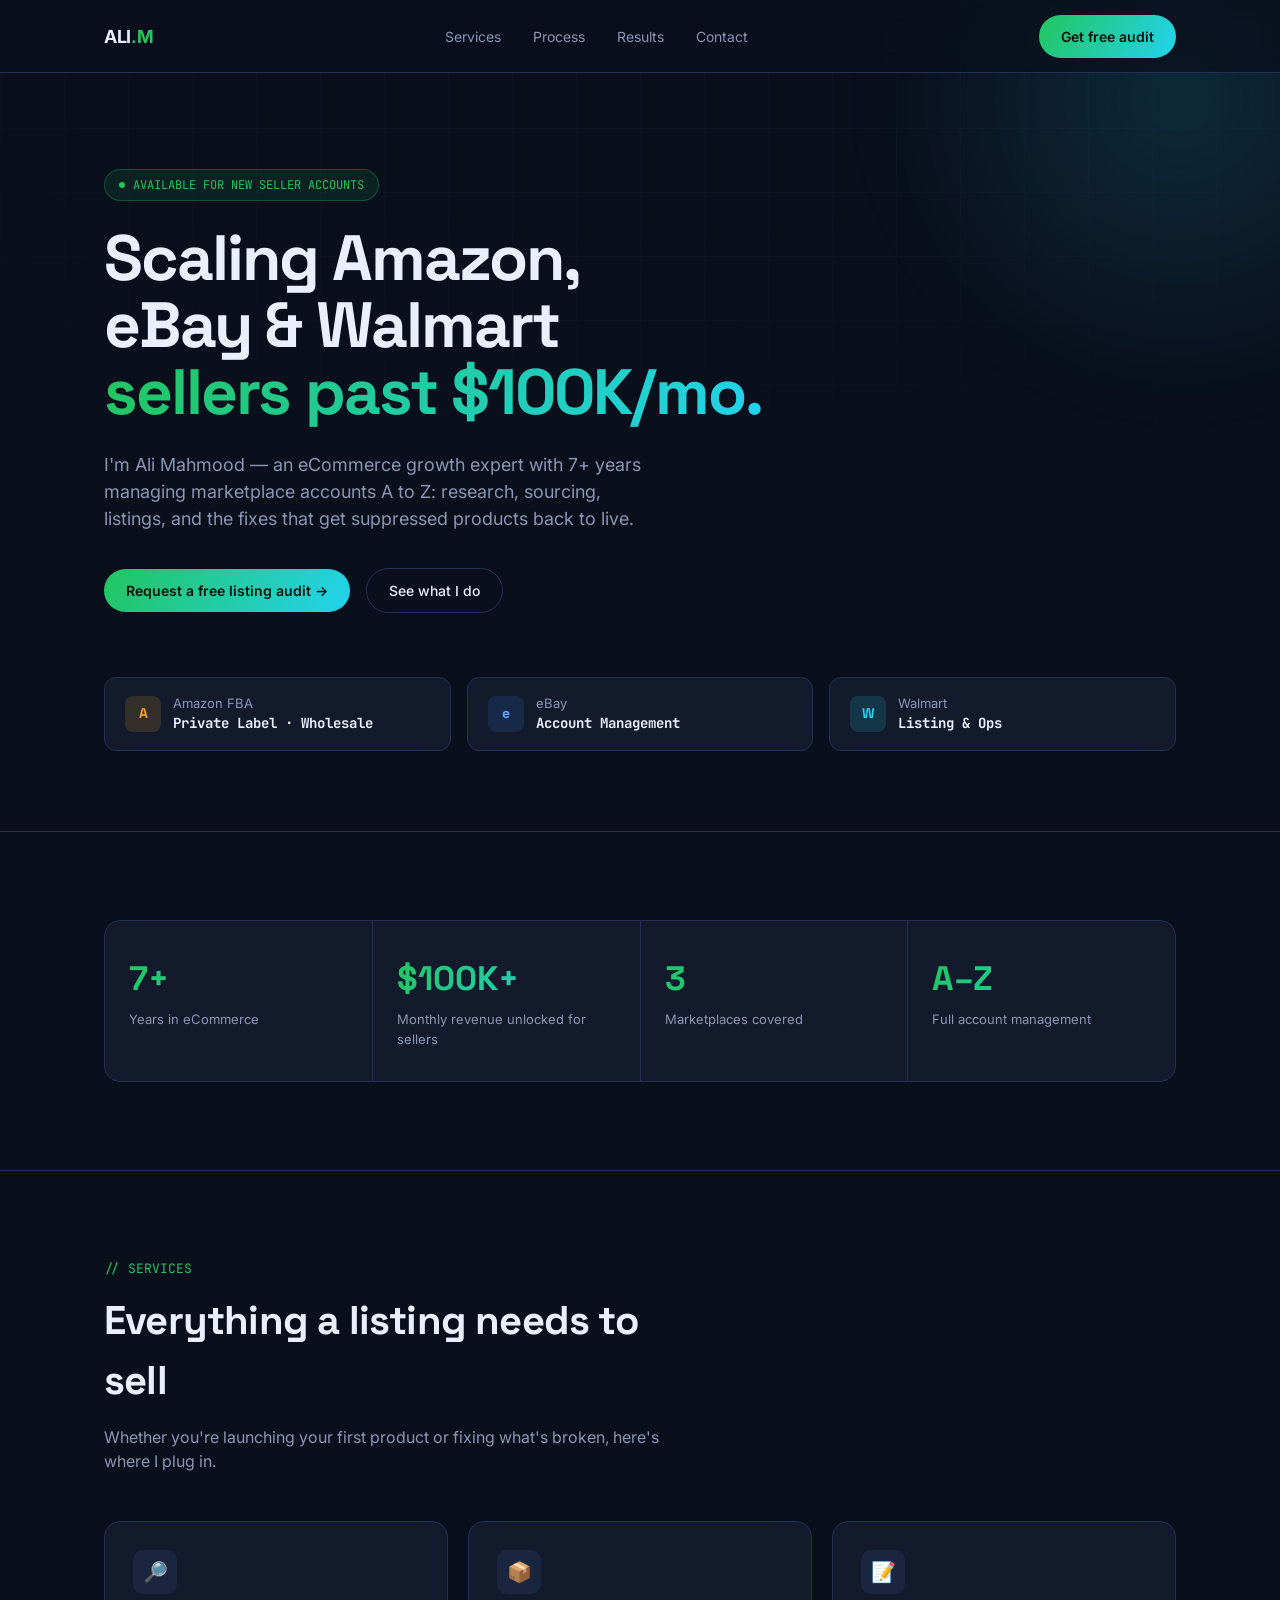
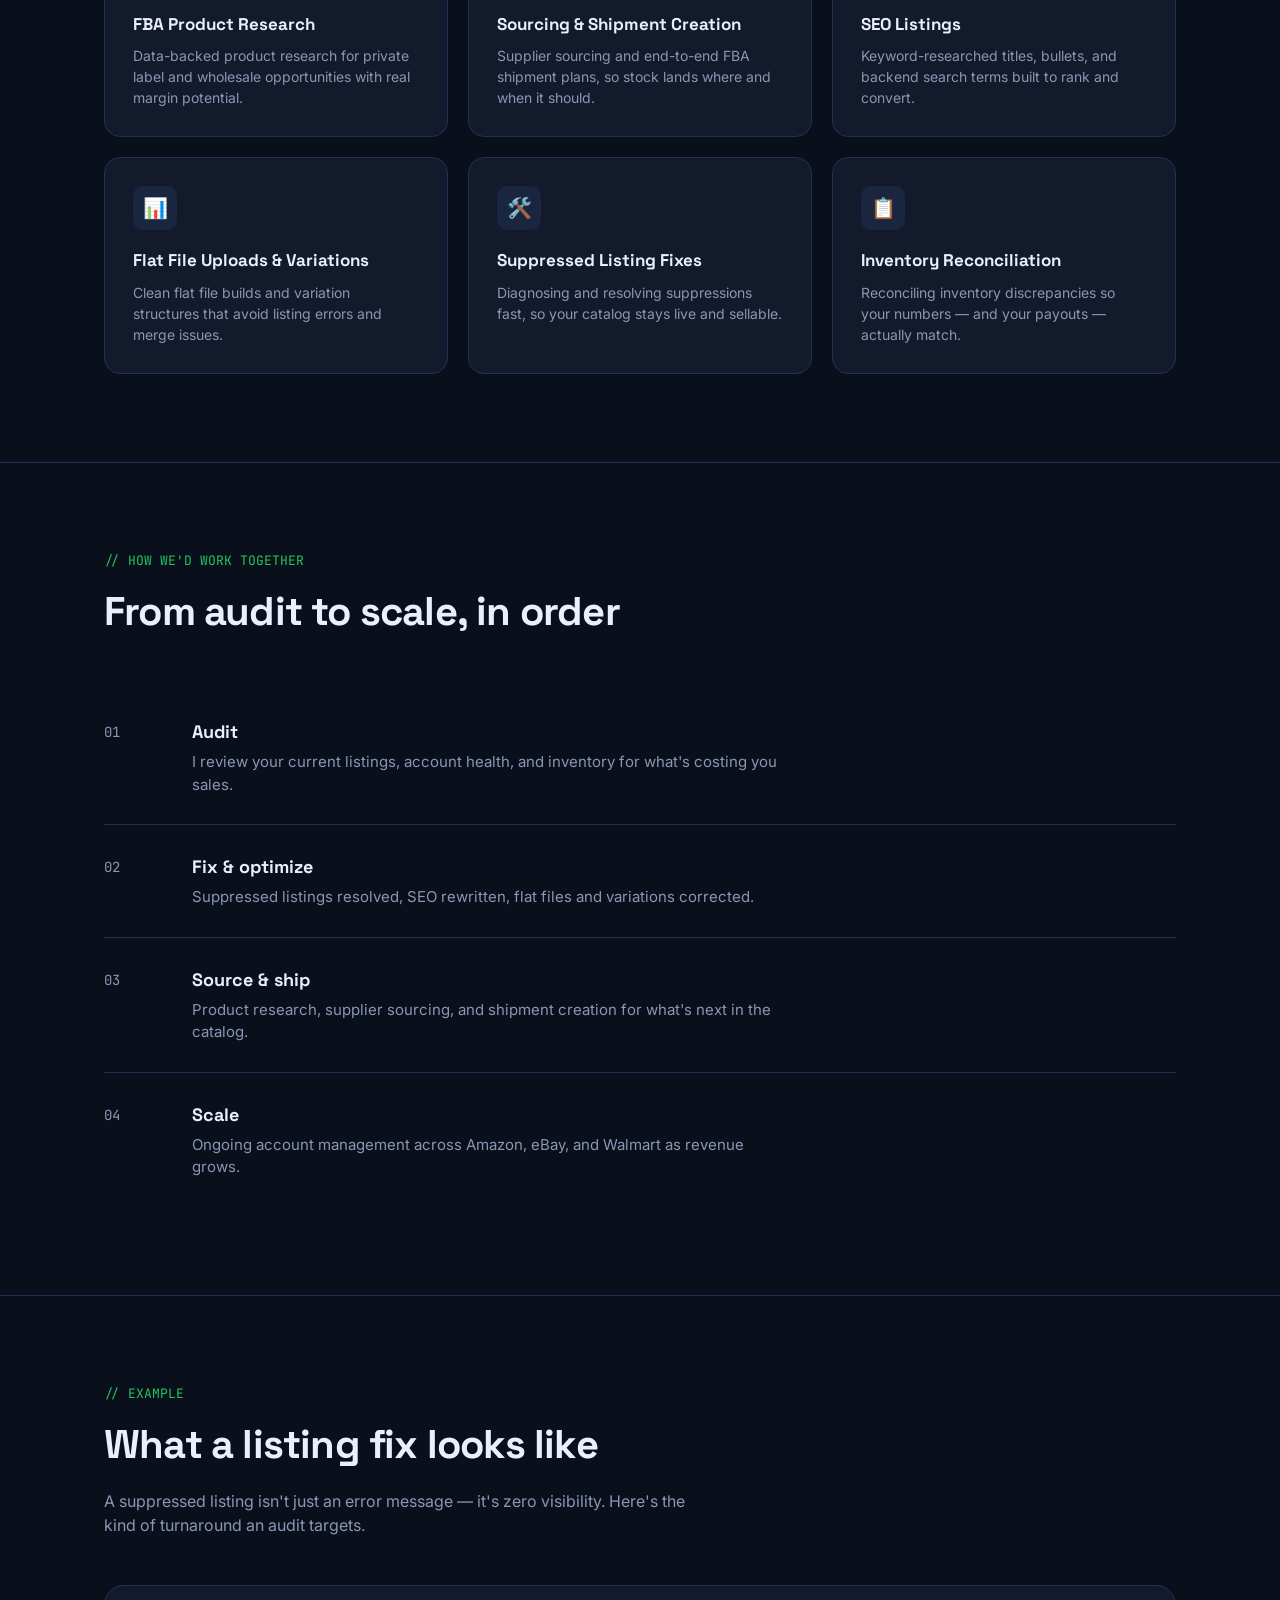
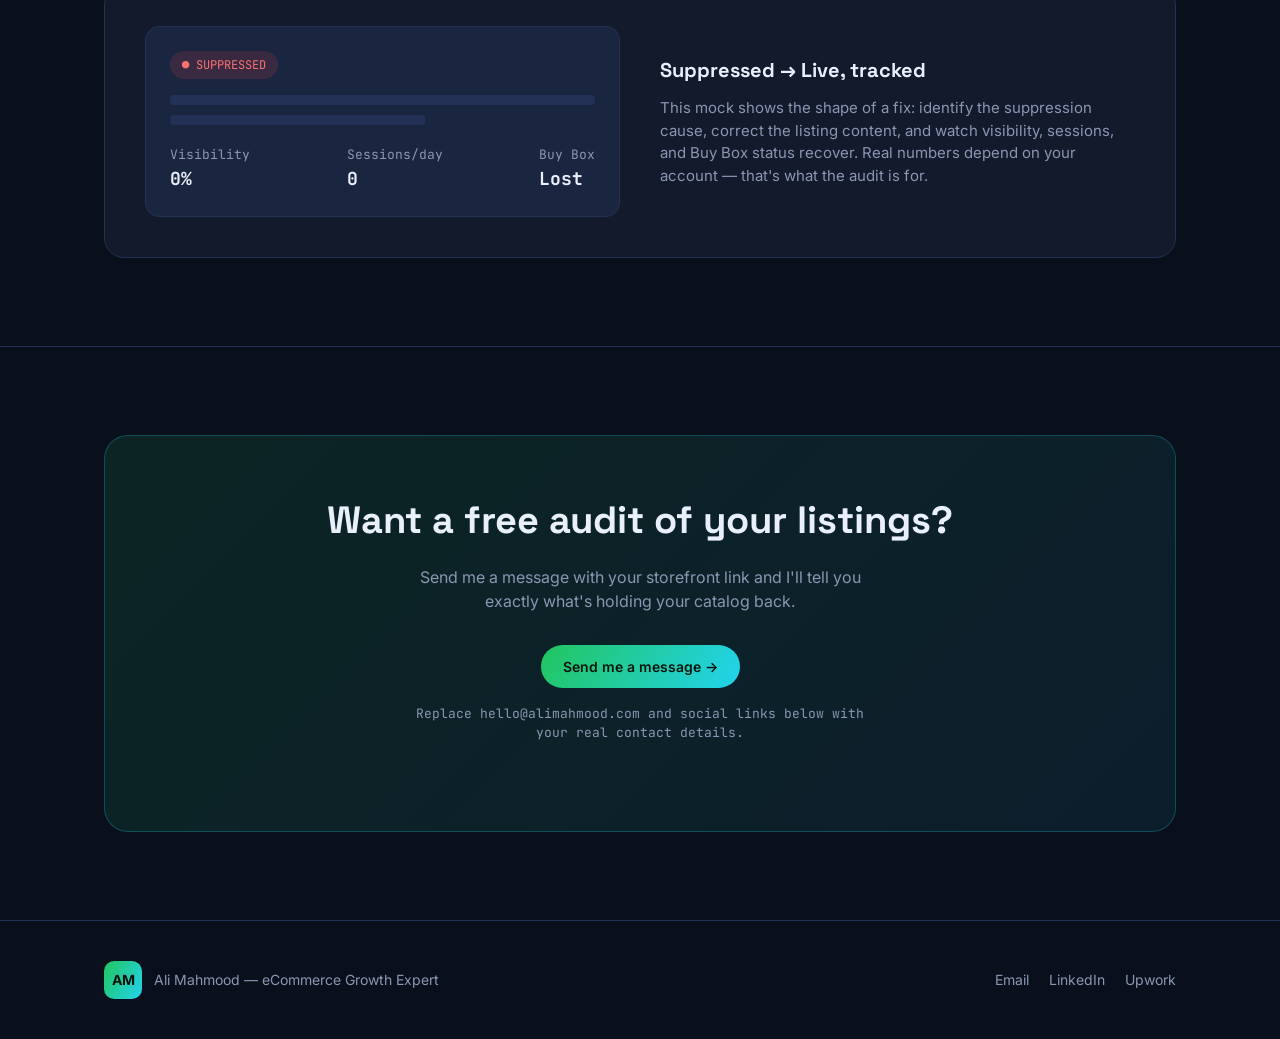
==== index.html @ 71fce54d "Add files via upload" ====
<!DOCTYPE html>
<html lang="en">
<head>
<meta charset="UTF-8">
<meta name="viewport" content="width=device-width, initial-scale=1.0">
<title>Ali Mahmood — eCommerce Growth Expert</title>
<link rel="preconnect" href="https://fonts.googleapis.com">
<link href="https://fonts.googleapis.com/css2?family=Space+Grotesk:wght@400;500;600;700&family=Inter:wght@400;500;600&family=JetBrains+Mono:wght@400;500&display=swap" rel="stylesheet">
<style>
  :root{
    --ink:#0A0F1C;
    --surface:#121A2B;
    --surface-2:#1A2540;
    --line:#243156;
    --text:#EAF0FB;
    --text-dim:#8B96B3;
    --green:#22C55E;
    --cyan:#22D3EE;
    --amber:#F5A623;
    --grad: linear-gradient(120deg, var(--green), var(--cyan));
    --radius: 16px;
  }
  *{margin:0;padding:0;box-sizing:border-box;}
  html{scroll-behavior:smooth;}
  body{
    background:var(--ink);
    color:var(--text);
    font-family:'Inter',sans-serif;
    line-height:1.5;
    overflow-x:hidden;
  }
  h1,h2,h3,.display{font-family:'Space Grotesk',sans-serif;}
  .mono{font-family:'JetBrains Mono',monospace;}
  a{color:inherit;text-decoration:none;}
  .wrap{max-width:1120px;margin:0 auto;padding:0 24px;}

  /* background texture */
  .bg-grid{
    position:fixed;inset:0;z-index:-2;
    background-image:
      linear-gradient(var(--line) 1px, transparent 1px),
      linear-gradient(90deg, var(--line) 1px, transparent 1px);
    background-size:64px 64px;
    opacity:0.15;
    mask-image: radial-gradient(ellipse 80% 60% at 50% 0%, black 40%, transparent 100%);
  }
  .bg-glow{
    position:fixed;top:-200px;right:-200px;z-index:-1;
    width:600px;height:600px;border-radius:50%;
    background:radial-gradient(circle, rgba(34,211,238,0.15), transparent 70%);
    filter:blur(40px);
  }

  /* nav */
  nav{
    position:sticky;top:0;z-index:50;
    backdrop-filter:blur(12px);
    background:rgba(10,15,28,0.75);
    border-bottom:1px solid var(--line);
  }
  nav .wrap{display:flex;align-items:center;justify-content:space-between;height:72px;}
  .logo{font-weight:700;font-size:18px;letter-spacing:-0.02em;}
  .logo span{color:var(--green);}
  .navlinks{display:flex;gap:32px;font-size:14px;color:var(--text-dim);}
  .navlinks a:hover{color:var(--text);}
  .btn{
    display:inline-flex;align-items:center;gap:8px;
    padding:11px 22px;border-radius:999px;
    background:var(--grad);
    color:#04140B;font-weight:600;font-size:14px;
    transition:transform .2s ease, box-shadow .2s ease;
    border:none; cursor:pointer;
  }
  .btn:hover{transform:translateY(-2px);box-shadow:0 8px 24px rgba(34,197,94,0.3);}

  /* hero */
  .hero{padding:96px 0 80px; position:relative;}
  .eyebrow{
    display:inline-flex;align-items:center;gap:8px;
    font-family:'JetBrains Mono',monospace;font-size:12px;
    color:var(--green); background:rgba(34,197,94,0.1);
    border:1px solid rgba(34,197,94,0.3);
    padding:6px 14px;border-radius:999px;margin-bottom:24px;
  }
  .eyebrow .dot{width:6px;height:6px;border-radius:50%;background:var(--green);animation:pulse 2s infinite;}
  @keyframes pulse{0%,100%{opacity:1;}50%{opacity:0.3;}}
  .hero h1{
    font-size:clamp(38px,6vw,64px);
    font-weight:700;letter-spacing:-0.03em;line-height:1.05;
    max-width:820px;
    animation: rise .7s ease both;
  }
  .hero h1 .accent{
    background:var(--grad);-webkit-background-clip:text;background-clip:text;color:transparent;
  }
  .hero p.lead{
    margin-top:24px;font-size:18px;color:var(--text-dim);max-width:560px;
    animation: rise .7s ease .1s both;
  }
  .hero-cta{margin-top:36px;display:flex;gap:16px;align-items:center;animation: rise .7s ease .2s both;}
  .btn-ghost{
    padding:11px 22px;border-radius:999px;border:1px solid var(--line);
    color:var(--text);font-size:14px;font-weight:500;
  }
  .btn-ghost:hover{border-color:var(--text-dim);}
  @keyframes rise{from{opacity:0;transform:translateY(16px);}to{opacity:1;transform:translateY(0);}}

  /* marketplace ticker - signature element */
  .ticker-row{
    margin-top:64px;display:flex;gap:16px;flex-wrap:wrap;
    animation: rise .7s ease .3s both;
  }
  .mk-card{
    background:var(--surface);border:1px solid var(--line);
    border-radius:12px;padding:16px 20px;
    display:flex;align-items:center;gap:12px;min-width:200px;flex:1;
    position:relative;overflow:hidden;
  }
  .mk-card .badge{
    width:36px;height:36px;border-radius:8px;display:flex;align-items:center;justify-content:center;
    font-weight:700;font-size:14px;font-family:'Space Grotesk',sans-serif;
  }
  .mk-amazon .badge{background:rgba(245,166,35,0.15);color:var(--amber);}
  .mk-ebay .badge{background:rgba(59,130,246,0.15);color:#60A5FA;}
  .mk-walmart .badge{background:rgba(34,211,238,0.15);color:var(--cyan);}
  .mk-info{font-size:13px;color:var(--text-dim);}
  .mk-info strong{display:block;color:var(--text);font-size:14px;font-family:'JetBrains Mono',monospace;}

  /* section shared */
  section{padding:88px 0;border-top:1px solid var(--line);}
  .section-head{max-width:600px;margin-bottom:48px;}
  .section-head .tag{color:var(--green);font-family:'JetBrains Mono',monospace;font-size:13px;}
  .section-head h2{font-size:clamp(28px,4vw,40px);margin-top:12px;letter-spacing:-0.02em;}
  .section-head p{color:var(--text-dim);margin-top:14px;font-size:16px;}

  /* stats */
  .stats{display:grid;grid-template-columns:repeat(4,1fr);gap:1px;background:var(--line);border:1px solid var(--line);border-radius:var(--radius);overflow:hidden;}
  .stat{background:var(--surface);padding:32px 24px;}
  .stat .num{font-family:'Space Grotesk',sans-serif;font-size:34px;font-weight:700;background:var(--grad);-webkit-background-clip:text;background-clip:text;color:transparent;}
  .stat .label{font-size:13px;color:var(--text-dim);margin-top:6px;}

  /* services cards */
  .cards{display:grid;grid-template-columns:repeat(3,1fr);gap:20px;}
  .card{
    background:var(--surface);border:1px solid var(--line);border-radius:var(--radius);
    padding:28px;transition:transform .25s ease, border-color .25s ease;
  }
  .card:hover{transform:translateY(-4px);border-color:rgba(34,211,238,0.4);}
  .card .icon{
    width:44px;height:44px;border-radius:10px;background:var(--surface-2);
    display:flex;align-items:center;justify-content:center;margin-bottom:18px;
    font-size:20px;
  }
  .card h3{font-size:17px;margin-bottom:8px;}
  .card p{font-size:14px;color:var(--text-dim);}

  /* process */
  .process{display:flex;flex-direction:column;}
  .step{
    display:grid;grid-template-columns:64px 1fr;gap:24px;
    padding:28px 0;border-bottom:1px solid var(--line);
  }
  .step:last-child{border-bottom:none;}
  .step .n{font-family:'JetBrains Mono',monospace;color:var(--text-dim);font-size:14px;padding-top:4px;}
  .step h3{font-size:18px;margin-bottom:6px;}
  .step p{color:var(--text-dim);font-size:15px;max-width:600px;}

  /* signature: listing flip card */
  .signature{
    background:var(--surface);border:1px solid var(--line);border-radius:20px;
    padding:40px;display:grid;grid-template-columns:1fr 1fr;gap:40px;align-items:center;
  }
  .listing-card{
    background:var(--surface-2);border:1px solid var(--line);border-radius:14px;
    padding:24px;position:relative;overflow:hidden;
  }
  .listing-card .status{
    display:inline-flex;align-items:center;gap:6px;
    font-family:'JetBrains Mono',monospace;font-size:12px;
    padding:5px 12px;border-radius:999px;margin-bottom:16px;
    transition:all .5s ease;
  }
  .listing-card .bar{height:10px;background:var(--line);border-radius:4px;margin-bottom:10px;overflow:hidden;}
  .listing-card .bar.short{width:60%;}
  .listing-card .fill{height:100%;background:var(--line);width:0%;transition:width 1s ease, background 1s ease;}
  .listing-card .metric-row{display:flex;justify-content:space-between;margin-top:20px;font-family:'JetBrains Mono',monospace;font-size:13px;color:var(--text-dim);}
  .listing-card .metric-row strong{color:var(--text);display:block;font-size:18px;}

  /* CTA */
  .cta-box{
    background:linear-gradient(135deg, rgba(34,197,94,0.12), rgba(34,211,238,0.08));
    border:1px solid rgba(34,211,238,0.25);
    border-radius:24px;padding:56px;text-align:center;
  }
  .cta-box h2{font-size:clamp(26px,4vw,38px);margin-bottom:16px;}
  .cta-box p{color:var(--text-dim);max-width:480px;margin:0 auto 32px;}

  /* footer */
  footer{padding:40px 0;border-top:1px solid var(--line);}
  footer .wrap{display:flex;justify-content:space-between;align-items:center;flex-wrap:wrap;gap:16px;}
  .avatar{
    width:38px;height:38px;border-radius:10px;background:var(--grad);
    display:flex;align-items:center;justify-content:center;color:#04140B;font-weight:700;font-size:14px;
  }
  .foot-links{display:flex;gap:20px;font-size:14px;color:var(--text-dim);}
  .foot-links a:hover{color:var(--text);}

  @media (max-width:860px){
    .stats{grid-template-columns:repeat(2,1fr);}
    .cards{grid-template-columns:1fr;}
    .signature{grid-template-columns:1fr;}
    .navlinks{display:none;}
  }
  @media (prefers-reduced-motion: reduce){
    *{animation:none !important;transition:none !important;}
  }
  :focus-visible{outline:2px solid var(--cyan);outline-offset:3px;}
</style>
</head>
<body>

<div class="bg-grid"></div>
<div class="bg-glow"></div>

<nav>
  <div class="wrap">
    <div class="logo">ALI<span>.M</span></div>
    <div class="navlinks">
      <a href="#services">Services</a>
      <a href="#process">Process</a>
      <a href="#results">Results</a>
      <a href="#contact">Contact</a>
    </div>
    <a href="#contact" class="btn">Get free audit</a>
  </div>
</nav>

<section class="hero" style="border-top:none;">
  <div class="wrap">
    <div class="eyebrow"><span class="dot"></span> AVAILABLE FOR NEW SELLER ACCOUNTS</div>
    <h1>Scaling Amazon,<br>eBay &amp; Walmart<br><span class="accent">sellers past $100K/mo.</span></h1>
    <p class="lead">I'm Ali Mahmood — an eCommerce growth expert with 7+ years managing marketplace accounts A to Z: research, sourcing, listings, and the fixes that get suppressed products back to live.</p>
    <div class="hero-cta">
      <a href="#contact" class="btn">Request a free listing audit →</a>
      <a href="#services" class="btn-ghost">See what I do</a>
    </div>

    <div class="ticker-row">
      <div class="mk-card mk-amazon">
        <div class="badge">A</div>
        <div class="mk-info">Amazon FBA<strong>Private Label · Wholesale</strong></div>
      </div>
      <div class="mk-card mk-ebay">
        <div class="badge">e</div>
        <div class="mk-info">eBay<strong>Account Management</strong></div>
      </div>
      <div class="mk-card mk-walmart">
        <div class="badge">W</div>
        <div class="mk-info">Walmart<strong>Listing &amp; Ops</strong></div>
      </div>
    </div>
  </div>
</section>

<section>
  <div class="wrap">
    <div class="stats">
      <div class="stat"><div class="num">7+</div><div class="label">Years in eCommerce</div></div>
      <div class="stat"><div class="num">$100K+</div><div class="label">Monthly revenue unlocked for sellers</div></div>
      <div class="stat"><div class="num">3</div><div class="label">Marketplaces covered</div></div>
      <div class="stat"><div class="num">A–Z</div><div class="label">Full account management</div></div>
    </div>
  </div>
</section>

<section id="services">
  <div class="wrap">
    <div class="section-head">
      <div class="tag">// SERVICES</div>
      <h2>Everything a listing needs to sell</h2>
      <p>Whether you're launching your first product or fixing what's broken, here's where I plug in.</p>
    </div>
    <div class="cards">
      <div class="card"><div class="icon">🔎</div><h3>FBA Product Research</h3><p>Data-backed product research for private label and wholesale opportunities with real margin potential.</p></div>
      <div class="card"><div class="icon">📦</div><h3>Sourcing &amp; Shipment Creation</h3><p>Supplier sourcing and end-to-end FBA shipment plans, so stock lands where and when it should.</p></div>
      <div class="card"><div class="icon">📝</div><h3>SEO Listings</h3><p>Keyword-researched titles, bullets, and backend search terms built to rank and convert.</p></div>
      <div class="card"><div class="icon">📊</div><h3>Flat File Uploads &amp; Variations</h3><p>Clean flat file builds and variation structures that avoid listing errors and merge issues.</p></div>
      <div class="card"><div class="icon">🛠️</div><h3>Suppressed Listing Fixes</h3><p>Diagnosing and resolving suppressions fast, so your catalog stays live and sellable.</p></div>
      <div class="card"><div class="icon">📋</div><h3>Inventory Reconciliation</h3><p>Reconciling inventory discrepancies so your numbers — and your payouts — actually match.</p></div>
    </div>
  </div>
</section>

<section id="process">
  <div class="wrap">
    <div class="section-head">
      <div class="tag">// HOW WE'D WORK TOGETHER</div>
      <h2>From audit to scale, in order</h2>
    </div>
    <div class="process">
      <div class="step"><div class="n">01</div><div><h3>Audit</h3><p>I review your current listings, account health, and inventory for what's costing you sales.</p></div></div>
      <div class="step"><div class="n">02</div><div><h3>Fix &amp; optimize</h3><p>Suppressed listings resolved, SEO rewritten, flat files and variations corrected.</p></div></div>
      <div class="step"><div class="n">03</div><div><h3>Source &amp; ship</h3><p>Product research, supplier sourcing, and shipment creation for what's next in the catalog.</p></div></div>
      <div class="step"><div class="n">04</div><div><h3>Scale</h3><p>Ongoing account management across Amazon, eBay, and Walmart as revenue grows.</p></div></div>
    </div>
  </div>
</section>

<section id="results">
  <div class="wrap">
    <div class="section-head">
      <div class="tag">// EXAMPLE</div>
      <h2>What a listing fix looks like</h2>
      <p>A suppressed listing isn't just an error message — it's zero visibility. Here's the kind of turnaround an audit targets.</p>
    </div>
    <div class="signature">
      <div class="listing-card">
        <div class="status" id="statusPill" style="background:rgba(239,68,68,0.15); color:#F87171;">● SUPPRESSED</div>
        <div class="bar"><div class="fill" id="fill1"></div></div>
        <div class="bar short"><div class="fill" id="fill2"></div></div>
        <div class="metric-row">
          <div>Visibility<strong id="metricVis">0%</strong></div>
          <div>Sessions/day<strong id="metricSess">0</strong></div>
          <div>Buy Box<strong id="metricBB">Lost</strong></div>
        </div>
      </div>
      <div>
        <h3 style="font-size:20px;margin-bottom:12px;">Suppressed → Live, tracked</h3>
        <p style="color:var(--text-dim);font-size:15px;">This mock shows the shape of a fix: identify the suppression cause, correct the listing content, and watch visibility, sessions, and Buy Box status recover. Real numbers depend on your account — that's what the audit is for.</p>
      </div>
    </div>
  </div>
</section>

<section id="contact" style="border-bottom:none;">
  <div class="wrap">
    <div class="cta-box">
      <h2>Want a free audit of your listings?</h2>
      <p>Send me a message with your storefront link and I'll tell you exactly what's holding your catalog back.</p>
      <a href="mailto:hello@alimahmood.com" class="btn">Send me a message →</a>
      <p class="mono" style="margin-top:16px;font-size:13px;color:var(--text-dim);">Replace hello@alimahmood.com and social links below with your real contact details.</p>
    </div>
  </div>
</section>

<footer>
  <div class="wrap">
    <div style="display:flex;align-items:center;gap:12px;">
      <div class="avatar">AM</div>
      <div style="font-size:14px;color:var(--text-dim);">Ali Mahmood — eCommerce Growth Expert</div>
    </div>
    <div class="foot-links">
      <a href="mailto:hello@alimahmood.com">Email</a>
      <a href="#">LinkedIn</a>
      <a href="#">Upwork</a>
    </div>
  </div>
</footer>

<script>
  // Animate the signature listing card on scroll into view
  const target = document.querySelector('.signature');
  const fill1 = document.getElementById('fill1');
  const fill2 = document.getElementById('fill2');
  const pill = document.getElementById('statusPill');
  const vis = document.getElementById('metricVis');
  const sess = document.getElementById('metricSess');
  const bb = document.getElementById('metricBB');

  function animateFix(){
    setTimeout(()=>{
      pill.style.background = 'rgba(34,197,94,0.15)';
      pill.style.color = '#4ADE80';
      pill.textContent = '● LIVE';
      fill1.style.width = '92%';
      fill1.style.background = 'linear-gradient(120deg, #22C55E, #22D3EE)';
      fill2.style.width = '78%';
      fill2.style.background = 'linear-gradient(120deg, #22C55E, #22D3EE)';
      vis.textContent = '92%';
      sess.textContent = '1,240';
      bb.textContent = 'Won';
    }, 900);
  }

  if('IntersectionObserver' in window){
    const io = new IntersectionObserver((entries)=>{
      entries.forEach(e=>{
        if(e.isIntersecting){ animateFix(); io.disconnect(); }
      });
    }, {threshold:0.4});
    io.observe(target);
  } else {
    animateFix();
  }
</script>

</body>
</html>
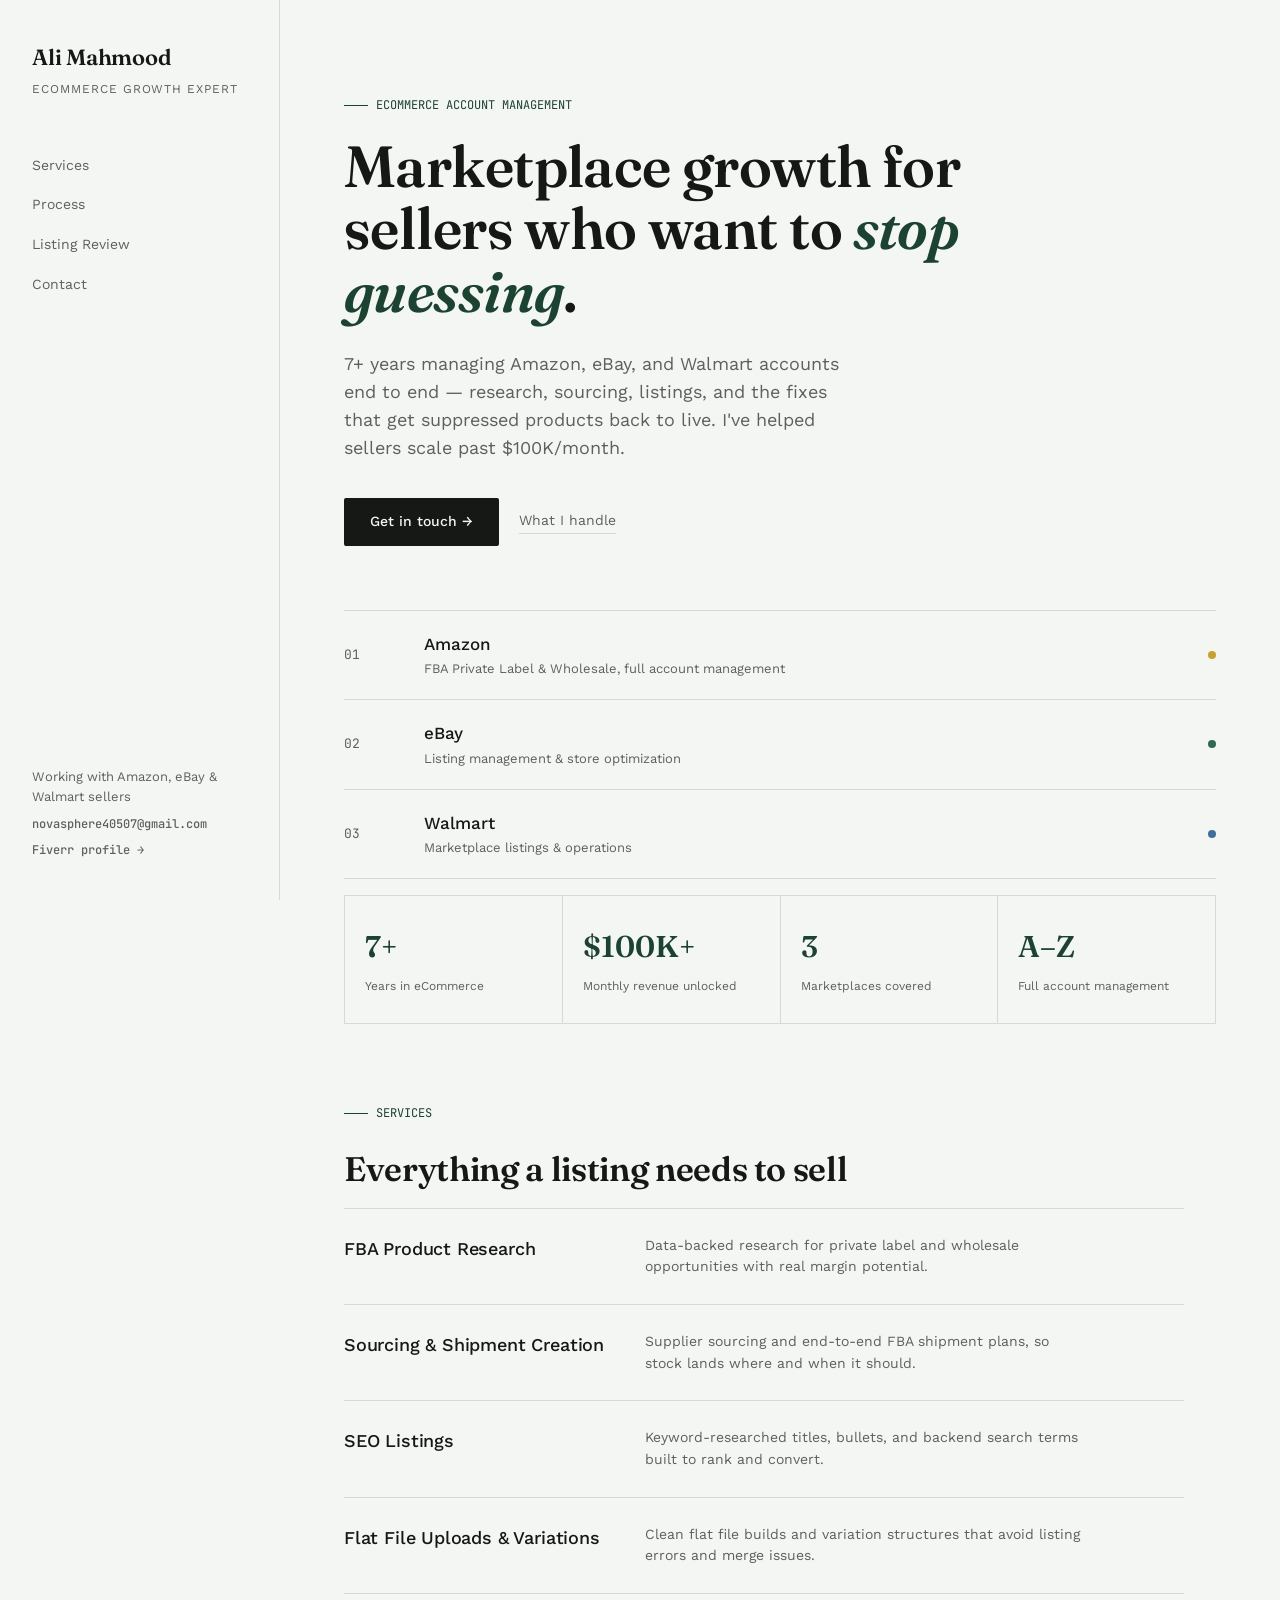
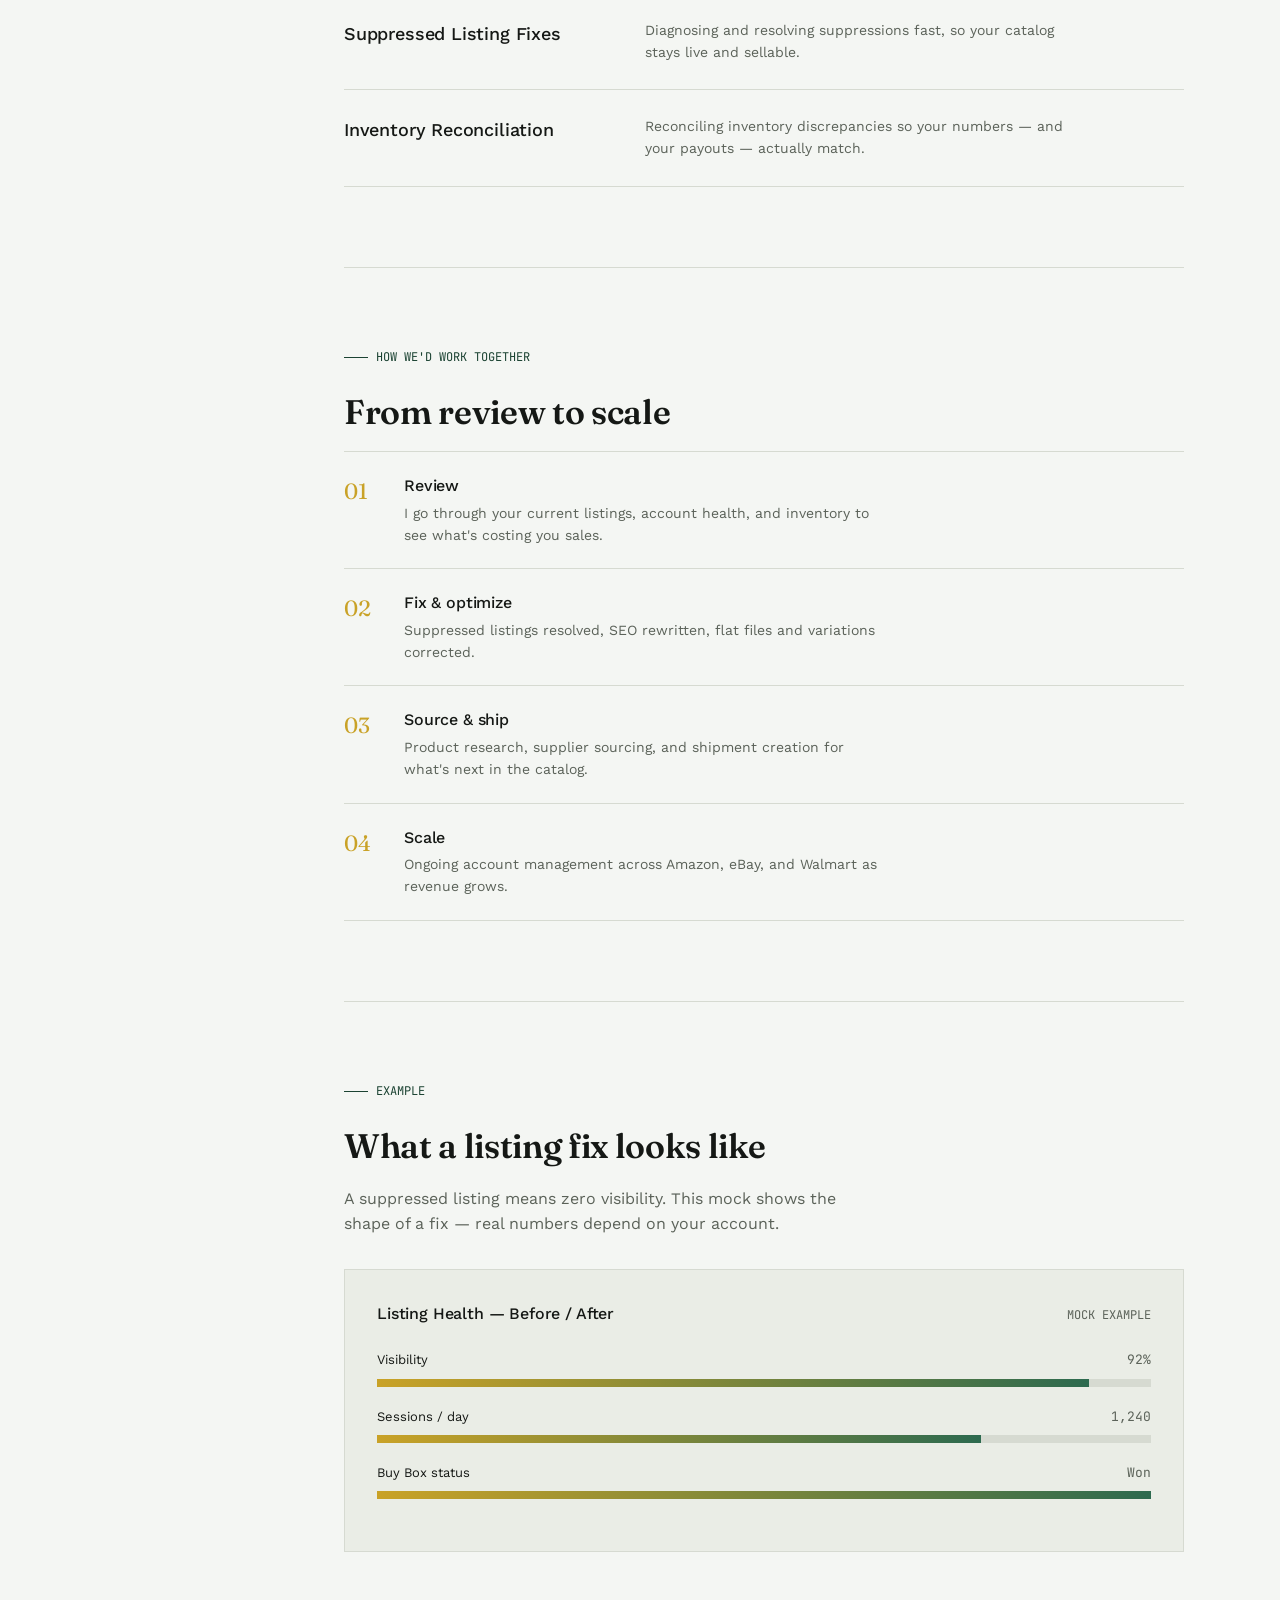
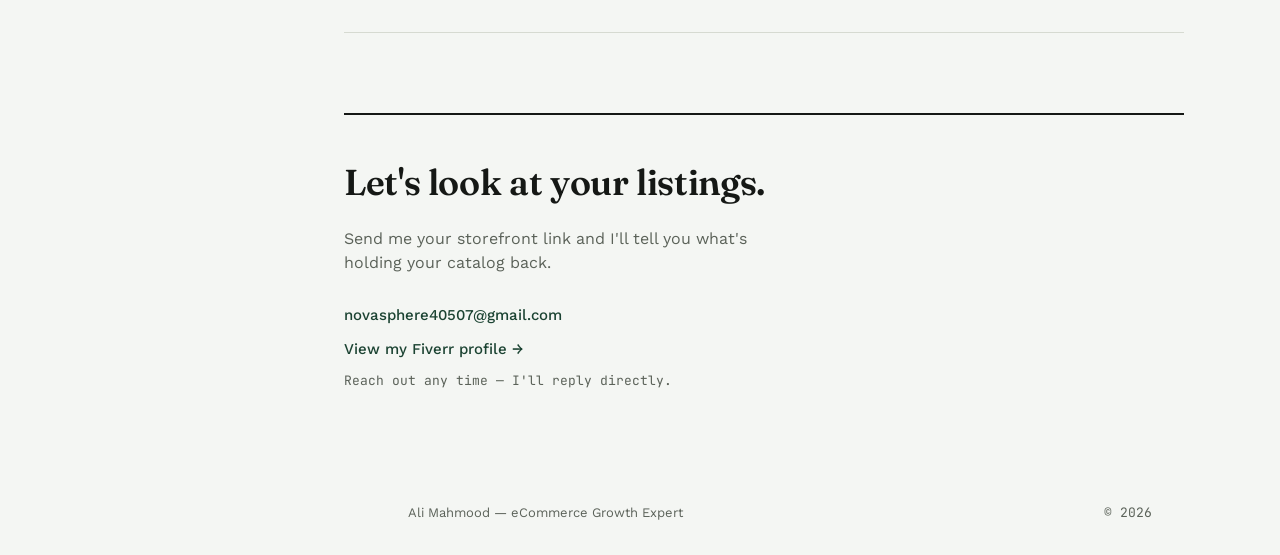
==== commit 1f741b25: "Rename index .html to index.html" ====
--- a/index.html
+++ b/index.html
@@ -5,393 +5,256 @@
 <meta name="viewport" content="width=device-width, initial-scale=1.0">
 <title>Ali Mahmood — eCommerce Growth Expert</title>
 <link rel="preconnect" href="https://fonts.googleapis.com">
-<link href="https://fonts.googleapis.com/css2?family=Space+Grotesk:wght@400;500;600;700&family=Inter:wght@400;500;600&family=JetBrains+Mono:wght@400;500&display=swap" rel="stylesheet">
+<link href="https://fonts.googleapis.com/css2?family=Fraunces:opsz,wght@9..144,400;9..144,500;9..144,600;9..144,700&family=Work+Sans:wght@400;500;600&family=JetBrains+Mono:wght@400;500&display=swap" rel="stylesheet">
 <style>
   :root{
-    --ink:#0A0F1C;
-    --surface:#121A2B;
-    --surface-2:#1A2540;
-    --line:#243156;
-    --text:#EAF0FB;
-    --text-dim:#8B96B3;
-    --green:#22C55E;
-    --cyan:#22D3EE;
-    --amber:#F5A623;
-    --grad: linear-gradient(120deg, var(--green), var(--cyan));
-    --radius: 16px;
+    --paper:#F4F6F3;
+    --paper-2:#EAEDE6;
+    --ink:#151815;
+    --ink-soft:#5B6259;
+    --forest:#1B4332;
+    --forest-2:#2D6A4F;
+    --gold:#C9A227;
+    --line:#D6DAD1;
   }
   *{margin:0;padding:0;box-sizing:border-box;}
   html{scroll-behavior:smooth;}
-  body{
-    background:var(--ink);
-    color:var(--text);
-    font-family:'Inter',sans-serif;
-    line-height:1.5;
-    overflow-x:hidden;
-  }
-  h1,h2,h3,.display{font-family:'Space Grotesk',sans-serif;}
+  body{background:var(--paper);color:var(--ink);font-family:'Work Sans',sans-serif;line-height:1.55;}
+  h1,h2,h3,.display{font-family:'Fraunces',serif;font-weight:600;letter-spacing:-0.01em;}
   .mono{font-family:'JetBrains Mono',monospace;}
   a{color:inherit;text-decoration:none;}
-  .wrap{max-width:1120px;margin:0 auto;padding:0 24px;}
-
-  /* background texture */
-  .bg-grid{
-    position:fixed;inset:0;z-index:-2;
-    background-image:
-      linear-gradient(var(--line) 1px, transparent 1px),
-      linear-gradient(90deg, var(--line) 1px, transparent 1px);
-    background-size:64px 64px;
-    opacity:0.15;
-    mask-image: radial-gradient(ellipse 80% 60% at 50% 0%, black 40%, transparent 100%);
+
+  .layout{display:grid;grid-template-columns:280px 1fr;min-height:100vh;}
+  .sidebar{position:sticky;top:0;height:100vh;border-right:1px solid var(--line);padding:40px 32px;display:flex;flex-direction:column;justify-content:space-between;}
+  .brand .display{font-size:22px;}
+  .brand .role{font-size:12px;color:var(--ink-soft);margin-top:6px;text-transform:uppercase;letter-spacing:0.08em;}
+  .side-nav{margin-top:56px;display:flex;flex-direction:column;gap:18px;}
+  .side-nav a{font-size:14px;color:var(--ink-soft);position:relative;transition:color .2s ease, padding-left .2s ease;}
+  .side-nav a:hover{color:var(--ink);padding-left:6px;}
+  .sidebar-foot{font-size:13px;color:var(--ink-soft);}
+  .sidebar-foot a{color:var(--forest);font-weight:500;}
+  .sidebar-foot .mono{font-size:12px;display:block;margin-top:8px;color:var(--ink-soft);word-break:break-all;}
+
+  main{padding:0 64px;}
+  .section{padding:80px 0;border-bottom:1px solid var(--line);max-width:840px;}
+  .section:last-of-type{border-bottom:none;}
+  .eyebrow{font-family:'JetBrains Mono',monospace;font-size:12px;color:var(--forest);display:flex;align-items:center;gap:8px;margin-bottom:20px;}
+  .eyebrow .bar{width:24px;height:1px;background:var(--forest);}
+
+  .hero{padding-top:96px;}
+  .hero h1{font-size:clamp(36px,5vw,58px);line-height:1.08;max-width:780px;}
+  .hero h1 em{font-style:italic;color:var(--forest);}
+  .hero p.lead{margin-top:28px;font-size:18px;color:var(--ink-soft);max-width:520px;}
+  .hero-actions{margin-top:36px;display:flex;gap:20px;align-items:center;flex-wrap:wrap;}
+  .btn{display:inline-flex;align-items:center;gap:10px;padding:13px 26px;background:var(--ink);color:var(--paper);font-size:14px;font-weight:500;border-radius:2px;transition:background .2s ease;}
+  .btn:hover{background:var(--forest);}
+  .btn-text{font-size:14px;color:var(--ink-soft);border-bottom:1px solid var(--line);padding-bottom:2px;}
+  .btn-text:hover{color:var(--ink);border-color:var(--ink);}
+
+  .mk-strip{margin-top:64px;display:flex;flex-direction:column;border-top:1px solid var(--line);}
+  .mk-row{display:grid;grid-template-columns:60px 1fr auto;align-items:center;gap:20px;padding:20px 0;border-bottom:1px solid var(--line);}
+  .mk-row .idx{font-family:'JetBrains Mono',monospace;font-size:13px;color:var(--ink-soft);}
+  .mk-row .name{font-size:17px;font-weight:500;}
+  .mk-row .desc{font-size:13px;color:var(--ink-soft);margin-top:2px;}
+  .mk-row .dot{width:8px;height:8px;border-radius:50%;}
+  .mk-row.amazon .dot{background:var(--gold);}
+  .mk-row.ebay .dot{background:var(--forest-2);}
+  .mk-row.walmart .dot{background:#3B6FA0;}
+
+  .stat-grid{display:grid;grid-template-columns:repeat(4,1fr);gap:1px;background:var(--line);border:1px solid var(--line);margin-top:16px;}
+  .stat{background:var(--paper);padding:28px 20px;}
+  .stat .num{font-family:'Fraunces',serif;font-size:30px;font-weight:600;color:var(--forest);}
+  .stat .label{font-size:12px;color:var(--ink-soft);margin-top:6px;}
+
+  .service-list{margin-top:12px;}
+  .service-row{display:grid;grid-template-columns:1fr 2fr;gap:32px;padding:26px 0;border-top:1px solid var(--line);}
+  .service-list .service-row:last-child{border-bottom:1px solid var(--line);}
+  .service-row h3{font-size:18px;font-weight:500;font-family:'Work Sans',sans-serif;}
+  .service-row p{font-size:14px;color:var(--ink-soft);max-width:440px;}
+
+  .process-list{margin-top:12px;}
+  .process-row{display:flex;gap:24px;padding:22px 0;border-top:1px solid var(--line);}
+  .process-list .process-row:last-child{border-bottom:1px solid var(--line);}
+  .process-row .step-num{font-family:'Fraunces',serif;font-size:22px;color:var(--gold);min-width:36px;}
+  .process-row h3{font-size:16px;font-weight:500;font-family:'Work Sans',sans-serif;margin-bottom:4px;}
+  .process-row p{font-size:14px;color:var(--ink-soft);max-width:480px;}
+
+  .scorecard{margin-top:32px;background:var(--paper-2);border:1px solid var(--line);padding:32px;}
+  .scorecard-head{display:flex;justify-content:space-between;align-items:baseline;margin-bottom:24px;flex-wrap:wrap;gap:8px;}
+  .scorecard-head h3{font-size:16px;font-weight:500;font-family:'Work Sans',sans-serif;}
+  .scorecard-head .mono{font-size:12px;color:var(--ink-soft);}
+  .metric{margin-bottom:20px;}
+  .metric-label{display:flex;justify-content:space-between;font-size:13px;margin-bottom:8px;}
+  .metric-label .mono{color:var(--ink-soft);}
+  .metric-track{height:8px;background:var(--line);position:relative;overflow:hidden;}
+  .metric-fill{position:absolute;top:0;left:0;height:100%;width:0%;background:linear-gradient(90deg, var(--gold), var(--forest-2));transition:width 1.4s cubic-bezier(.2,.8,.2,1);}
+  .metric-before{position:absolute;top:0;height:100%;width:0%;background:#C4675A;opacity:0.7;}
+
+  .cta-block{border-top:2px solid var(--ink);padding-top:40px;}
+  .cta-block h2{font-size:clamp(26px,3.5vw,36px);max-width:520px;}
+  .cta-block p{margin-top:16px;color:var(--ink-soft);max-width:460px;}
+  .cta-details{margin-top:28px;display:flex;flex-direction:column;gap:10px;}
+  .cta-details a{font-size:15px;font-weight:500;color:var(--forest);}
+  .cta-details .mono{font-size:13px;color:var(--ink-soft);}
+
+  footer{padding:32px 64px;font-size:13px;color:var(--ink-soft);display:flex;justify-content:space-between;}
+
+  @media (max-width:900px){
+    .layout{grid-template-columns:1fr;}
+    .sidebar{position:relative;height:auto;flex-direction:row;align-items:center;justify-content:space-between;padding:20px 24px;}
+    .side-nav{display:none;}
+    .sidebar-foot{display:none;}
+    main{padding:0 24px;}
+    .stat-grid{grid-template-columns:repeat(2,1fr);}
+    .service-row{grid-template-columns:1fr;gap:8px;}
+    footer{padding:24px;flex-direction:column;gap:8px;}
   }
-  .bg-glow{
-    position:fixed;top:-200px;right:-200px;z-index:-1;
-    width:600px;height:600px;border-radius:50%;
-    background:radial-gradient(circle, rgba(34,211,238,0.15), transparent 70%);
-    filter:blur(40px);
-  }
-
-  /* nav */
-  nav{
-    position:sticky;top:0;z-index:50;
-    backdrop-filter:blur(12px);
-    background:rgba(10,15,28,0.75);
-    border-bottom:1px solid var(--line);
-  }
-  nav .wrap{display:flex;align-items:center;justify-content:space-between;height:72px;}
-  .logo{font-weight:700;font-size:18px;letter-spacing:-0.02em;}
-  .logo span{color:var(--green);}
-  .navlinks{display:flex;gap:32px;font-size:14px;color:var(--text-dim);}
-  .navlinks a:hover{color:var(--text);}
-  .btn{
-    display:inline-flex;align-items:center;gap:8px;
-    padding:11px 22px;border-radius:999px;
-    background:var(--grad);
-    color:#04140B;font-weight:600;font-size:14px;
-    transition:transform .2s ease, box-shadow .2s ease;
-    border:none; cursor:pointer;
-  }
-  .btn:hover{transform:translateY(-2px);box-shadow:0 8px 24px rgba(34,197,94,0.3);}
-
-  /* hero */
-  .hero{padding:96px 0 80px; position:relative;}
-  .eyebrow{
-    display:inline-flex;align-items:center;gap:8px;
-    font-family:'JetBrains Mono',monospace;font-size:12px;
-    color:var(--green); background:rgba(34,197,94,0.1);
-    border:1px solid rgba(34,197,94,0.3);
-    padding:6px 14px;border-radius:999px;margin-bottom:24px;
-  }
-  .eyebrow .dot{width:6px;height:6px;border-radius:50%;background:var(--green);animation:pulse 2s infinite;}
-  @keyframes pulse{0%,100%{opacity:1;}50%{opacity:0.3;}}
-  .hero h1{
-    font-size:clamp(38px,6vw,64px);
-    font-weight:700;letter-spacing:-0.03em;line-height:1.05;
-    max-width:820px;
-    animation: rise .7s ease both;
-  }
-  .hero h1 .accent{
-    background:var(--grad);-webkit-background-clip:text;background-clip:text;color:transparent;
-  }
-  .hero p.lead{
-    margin-top:24px;font-size:18px;color:var(--text-dim);max-width:560px;
-    animation: rise .7s ease .1s both;
-  }
-  .hero-cta{margin-top:36px;display:flex;gap:16px;align-items:center;animation: rise .7s ease .2s both;}
-  .btn-ghost{
-    padding:11px 22px;border-radius:999px;border:1px solid var(--line);
-    color:var(--text);font-size:14px;font-weight:500;
-  }
-  .btn-ghost:hover{border-color:var(--text-dim);}
-  @keyframes rise{from{opacity:0;transform:translateY(16px);}to{opacity:1;transform:translateY(0);}}
-
-  /* marketplace ticker - signature element */
-  .ticker-row{
-    margin-top:64px;display:flex;gap:16px;flex-wrap:wrap;
-    animation: rise .7s ease .3s both;
-  }
-  .mk-card{
-    background:var(--surface);border:1px solid var(--line);
-    border-radius:12px;padding:16px 20px;
-    display:flex;align-items:center;gap:12px;min-width:200px;flex:1;
-    position:relative;overflow:hidden;
-  }
-  .mk-card .badge{
-    width:36px;height:36px;border-radius:8px;display:flex;align-items:center;justify-content:center;
-    font-weight:700;font-size:14px;font-family:'Space Grotesk',sans-serif;
-  }
-  .mk-amazon .badge{background:rgba(245,166,35,0.15);color:var(--amber);}
-  .mk-ebay .badge{background:rgba(59,130,246,0.15);color:#60A5FA;}
-  .mk-walmart .badge{background:rgba(34,211,238,0.15);color:var(--cyan);}
-  .mk-info{font-size:13px;color:var(--text-dim);}
-  .mk-info strong{display:block;color:var(--text);font-size:14px;font-family:'JetBrains Mono',monospace;}
-
-  /* section shared */
-  section{padding:88px 0;border-top:1px solid var(--line);}
-  .section-head{max-width:600px;margin-bottom:48px;}
-  .section-head .tag{color:var(--green);font-family:'JetBrains Mono',monospace;font-size:13px;}
-  .section-head h2{font-size:clamp(28px,4vw,40px);margin-top:12px;letter-spacing:-0.02em;}
-  .section-head p{color:var(--text-dim);margin-top:14px;font-size:16px;}
-
-  /* stats */
-  .stats{display:grid;grid-template-columns:repeat(4,1fr);gap:1px;background:var(--line);border:1px solid var(--line);border-radius:var(--radius);overflow:hidden;}
-  .stat{background:var(--surface);padding:32px 24px;}
-  .stat .num{font-family:'Space Grotesk',sans-serif;font-size:34px;font-weight:700;background:var(--grad);-webkit-background-clip:text;background-clip:text;color:transparent;}
-  .stat .label{font-size:13px;color:var(--text-dim);margin-top:6px;}
-
-  /* services cards */
-  .cards{display:grid;grid-template-columns:repeat(3,1fr);gap:20px;}
-  .card{
-    background:var(--surface);border:1px solid var(--line);border-radius:var(--radius);
-    padding:28px;transition:transform .25s ease, border-color .25s ease;
-  }
-  .card:hover{transform:translateY(-4px);border-color:rgba(34,211,238,0.4);}
-  .card .icon{
-    width:44px;height:44px;border-radius:10px;background:var(--surface-2);
-    display:flex;align-items:center;justify-content:center;margin-bottom:18px;
-    font-size:20px;
-  }
-  .card h3{font-size:17px;margin-bottom:8px;}
-  .card p{font-size:14px;color:var(--text-dim);}
-
-  /* process */
-  .process{display:flex;flex-direction:column;}
-  .step{
-    display:grid;grid-template-columns:64px 1fr;gap:24px;
-    padding:28px 0;border-bottom:1px solid var(--line);
-  }
-  .step:last-child{border-bottom:none;}
-  .step .n{font-family:'JetBrains Mono',monospace;color:var(--text-dim);font-size:14px;padding-top:4px;}
-  .step h3{font-size:18px;margin-bottom:6px;}
-  .step p{color:var(--text-dim);font-size:15px;max-width:600px;}
-
-  /* signature: listing flip card */
-  .signature{
-    background:var(--surface);border:1px solid var(--line);border-radius:20px;
-    padding:40px;display:grid;grid-template-columns:1fr 1fr;gap:40px;align-items:center;
-  }
-  .listing-card{
-    background:var(--surface-2);border:1px solid var(--line);border-radius:14px;
-    padding:24px;position:relative;overflow:hidden;
-  }
-  .listing-card .status{
-    display:inline-flex;align-items:center;gap:6px;
-    font-family:'JetBrains Mono',monospace;font-size:12px;
-    padding:5px 12px;border-radius:999px;margin-bottom:16px;
-    transition:all .5s ease;
-  }
-  .listing-card .bar{height:10px;background:var(--line);border-radius:4px;margin-bottom:10px;overflow:hidden;}
-  .listing-card .bar.short{width:60%;}
-  .listing-card .fill{height:100%;background:var(--line);width:0%;transition:width 1s ease, background 1s ease;}
-  .listing-card .metric-row{display:flex;justify-content:space-between;margin-top:20px;font-family:'JetBrains Mono',monospace;font-size:13px;color:var(--text-dim);}
-  .listing-card .metric-row strong{color:var(--text);display:block;font-size:18px;}
-
-  /* CTA */
-  .cta-box{
-    background:linear-gradient(135deg, rgba(34,197,94,0.12), rgba(34,211,238,0.08));
-    border:1px solid rgba(34,211,238,0.25);
-    border-radius:24px;padding:56px;text-align:center;
-  }
-  .cta-box h2{font-size:clamp(26px,4vw,38px);margin-bottom:16px;}
-  .cta-box p{color:var(--text-dim);max-width:480px;margin:0 auto 32px;}
-
-  /* footer */
-  footer{padding:40px 0;border-top:1px solid var(--line);}
-  footer .wrap{display:flex;justify-content:space-between;align-items:center;flex-wrap:wrap;gap:16px;}
-  .avatar{
-    width:38px;height:38px;border-radius:10px;background:var(--grad);
-    display:flex;align-items:center;justify-content:center;color:#04140B;font-weight:700;font-size:14px;
-  }
-  .foot-links{display:flex;gap:20px;font-size:14px;color:var(--text-dim);}
-  .foot-links a:hover{color:var(--text);}
-
-  @media (max-width:860px){
-    .stats{grid-template-columns:repeat(2,1fr);}
-    .cards{grid-template-columns:1fr;}
-    .signature{grid-template-columns:1fr;}
-    .navlinks{display:none;}
-  }
-  @media (prefers-reduced-motion: reduce){
-    *{animation:none !important;transition:none !important;}
-  }
-  :focus-visible{outline:2px solid var(--cyan);outline-offset:3px;}
+  @media (prefers-reduced-motion: reduce){*{transition:none !important;}}
+  :focus-visible{outline:2px solid var(--forest);outline-offset:3px;}
 </style>
 </head>
 <body>
 
-<div class="bg-grid"></div>
-<div class="bg-glow"></div>
-
-<nav>
-  <div class="wrap">
-    <div class="logo">ALI<span>.M</span></div>
-    <div class="navlinks">
-      <a href="#services">Services</a>
-      <a href="#process">Process</a>
-      <a href="#results">Results</a>
-      <a href="#contact">Contact</a>
+<div class="layout">
+  <aside class="sidebar">
+    <div>
+      <div class="brand">
+        <div class="display">Ali Mahmood</div>
+        <div class="role">eCommerce Growth Expert</div>
+      </div>
+      <nav class="side-nav">
+        <a href="#services">Services</a>
+        <a href="#process">Process</a>
+        <a href="#results">Listing Review</a>
+        <a href="#contact">Contact</a>
+      </nav>
     </div>
-    <a href="#contact" class="btn">Get free audit</a>
-  </div>
-</nav>
-
-<section class="hero" style="border-top:none;">
-  <div class="wrap">
-    <div class="eyebrow"><span class="dot"></span> AVAILABLE FOR NEW SELLER ACCOUNTS</div>
-    <h1>Scaling Amazon,<br>eBay &amp; Walmart<br><span class="accent">sellers past $100K/mo.</span></h1>
-    <p class="lead">I'm Ali Mahmood — an eCommerce growth expert with 7+ years managing marketplace accounts A to Z: research, sourcing, listings, and the fixes that get suppressed products back to live.</p>
-    <div class="hero-cta">
-      <a href="#contact" class="btn">Request a free listing audit →</a>
-      <a href="#services" class="btn-ghost">See what I do</a>
+    <div class="sidebar-foot">
+      Working with Amazon, eBay &amp; Walmart sellers
+      <a href="mailto:novasphere40507@gmail.com" class="mono">novasphere40507@gmail.com</a>
+      <a href="https://www.fiverr.com/s/WE985pB" target="_blank" rel="noopener" class="mono">Fiverr profile →</a>
     </div>
-
-    <div class="ticker-row">
-      <div class="mk-card mk-amazon">
-        <div class="badge">A</div>
-        <div class="mk-info">Amazon FBA<strong>Private Label · Wholesale</strong></div>
-      </div>
-      <div class="mk-card mk-ebay">
-        <div class="badge">e</div>
-        <div class="mk-info">eBay<strong>Account Management</strong></div>
-      </div>
-      <div class="mk-card mk-walmart">
-        <div class="badge">W</div>
-        <div class="mk-info">Walmart<strong>Listing &amp; Ops</strong></div>
-      </div>
-    </div>
-  </div>
-</section>
-
-<section>
-  <div class="wrap">
-    <div class="stats">
-      <div class="stat"><div class="num">7+</div><div class="label">Years in eCommerce</div></div>
-      <div class="stat"><div class="num">$100K+</div><div class="label">Monthly revenue unlocked for sellers</div></div>
-      <div class="stat"><div class="num">3</div><div class="label">Marketplaces covered</div></div>
-      <div class="stat"><div class="num">A–Z</div><div class="label">Full account management</div></div>
-    </div>
-  </div>
-</section>
-
-<section id="services">
-  <div class="wrap">
-    <div class="section-head">
-      <div class="tag">// SERVICES</div>
-      <h2>Everything a listing needs to sell</h2>
-      <p>Whether you're launching your first product or fixing what's broken, here's where I plug in.</p>
-    </div>
-    <div class="cards">
-      <div class="card"><div class="icon">🔎</div><h3>FBA Product Research</h3><p>Data-backed product research for private label and wholesale opportunities with real margin potential.</p></div>
-      <div class="card"><div class="icon">📦</div><h3>Sourcing &amp; Shipment Creation</h3><p>Supplier sourcing and end-to-end FBA shipment plans, so stock lands where and when it should.</p></div>
-      <div class="card"><div class="icon">📝</div><h3>SEO Listings</h3><p>Keyword-researched titles, bullets, and backend search terms built to rank and convert.</p></div>
-      <div class="card"><div class="icon">📊</div><h3>Flat File Uploads &amp; Variations</h3><p>Clean flat file builds and variation structures that avoid listing errors and merge issues.</p></div>
-      <div class="card"><div class="icon">🛠️</div><h3>Suppressed Listing Fixes</h3><p>Diagnosing and resolving suppressions fast, so your catalog stays live and sellable.</p></div>
-      <div class="card"><div class="icon">📋</div><h3>Inventory Reconciliation</h3><p>Reconciling inventory discrepancies so your numbers — and your payouts — actually match.</p></div>
-    </div>
-  </div>
-</section>
-
-<section id="process">
-  <div class="wrap">
-    <div class="section-head">
-      <div class="tag">// HOW WE'D WORK TOGETHER</div>
-      <h2>From audit to scale, in order</h2>
-    </div>
-    <div class="process">
-      <div class="step"><div class="n">01</div><div><h3>Audit</h3><p>I review your current listings, account health, and inventory for what's costing you sales.</p></div></div>
-      <div class="step"><div class="n">02</div><div><h3>Fix &amp; optimize</h3><p>Suppressed listings resolved, SEO rewritten, flat files and variations corrected.</p></div></div>
-      <div class="step"><div class="n">03</div><div><h3>Source &amp; ship</h3><p>Product research, supplier sourcing, and shipment creation for what's next in the catalog.</p></div></div>
-      <div class="step"><div class="n">04</div><div><h3>Scale</h3><p>Ongoing account management across Amazon, eBay, and Walmart as revenue grows.</p></div></div>
-    </div>
-  </div>
-</section>
-
-<section id="results">
-  <div class="wrap">
-    <div class="section-head">
-      <div class="tag">// EXAMPLE</div>
-      <h2>What a listing fix looks like</h2>
-      <p>A suppressed listing isn't just an error message — it's zero visibility. Here's the kind of turnaround an audit targets.</p>
-    </div>
-    <div class="signature">
-      <div class="listing-card">
-        <div class="status" id="statusPill" style="background:rgba(239,68,68,0.15); color:#F87171;">● SUPPRESSED</div>
-        <div class="bar"><div class="fill" id="fill1"></div></div>
-        <div class="bar short"><div class="fill" id="fill2"></div></div>
-        <div class="metric-row">
-          <div>Visibility<strong id="metricVis">0%</strong></div>
-          <div>Sessions/day<strong id="metricSess">0</strong></div>
-          <div>Buy Box<strong id="metricBB">Lost</strong></div>
-        </div>
-      </div>
-      <div>
-        <h3 style="font-size:20px;margin-bottom:12px;">Suppressed → Live, tracked</h3>
-        <p style="color:var(--text-dim);font-size:15px;">This mock shows the shape of a fix: identify the suppression cause, correct the listing content, and watch visibility, sessions, and Buy Box status recover. Real numbers depend on your account — that's what the audit is for.</p>
-      </div>
-    </div>
-  </div>
-</section>
-
-<section id="contact" style="border-bottom:none;">
-  <div class="wrap">
-    <div class="cta-box">
-      <h2>Want a free audit of your listings?</h2>
-      <p>Send me a message with your storefront link and I'll tell you exactly what's holding your catalog back.</p>
-      <a href="mailto:hello@alimahmood.com" class="btn">Send me a message →</a>
-      <p class="mono" style="margin-top:16px;font-size:13px;color:var(--text-dim);">Replace hello@alimahmood.com and social links below with your real contact details.</p>
-    </div>
-  </div>
-</section>
-
-<footer>
-  <div class="wrap">
-    <div style="display:flex;align-items:center;gap:12px;">
-      <div class="avatar">AM</div>
-      <div style="font-size:14px;color:var(--text-dim);">Ali Mahmood — eCommerce Growth Expert</div>
-    </div>
-    <div class="foot-links">
-      <a href="mailto:hello@alimahmood.com">Email</a>
-      <a href="#">LinkedIn</a>
-      <a href="#">Upwork</a>
-    </div>
-  </div>
-</footer>
+  </aside>
+
+  <main>
+    <section class="hero">
+      <div class="eyebrow"><span class="bar"></span> ECOMMERCE ACCOUNT MANAGEMENT</div>
+      <h1>Marketplace growth for sellers who want to <em>stop guessing</em>.</h1>
+      <p class="lead">7+ years managing Amazon, eBay, and Walmart accounts end to end — research, sourcing, listings, and the fixes that get suppressed products back to live. I've helped sellers scale past $100K/month.</p>
+      <div class="hero-actions">
+        <a href="#contact" class="btn">Get in touch →</a>
+        <a href="#services" class="btn-text">What I handle</a>
+      </div>
+
+      <div class="mk-strip">
+        <div class="mk-row amazon">
+          <div class="idx">01</div>
+          <div><div class="name">Amazon</div><div class="desc">FBA Private Label &amp; Wholesale, full account management</div></div>
+          <div class="dot"></div>
+        </div>
+        <div class="mk-row ebay">
+          <div class="idx">02</div>
+          <div><div class="name">eBay</div><div class="desc">Listing management &amp; store optimization</div></div>
+          <div class="dot"></div>
+        </div>
+        <div class="mk-row walmart">
+          <div class="idx">03</div>
+          <div><div class="name">Walmart</div><div class="desc">Marketplace listings &amp; operations</div></div>
+          <div class="dot"></div>
+        </div>
+      </div>
+
+      <div class="stat-grid">
+        <div class="stat"><div class="num">7+</div><div class="label">Years in eCommerce</div></div>
+        <div class="stat"><div class="num">$100K+</div><div class="label">Monthly revenue unlocked</div></div>
+        <div class="stat"><div class="num">3</div><div class="label">Marketplaces covered</div></div>
+        <div class="stat"><div class="num">A–Z</div><div class="label">Full account management</div></div>
+      </div>
+    </section>
+
+    <section class="section" id="services">
+      <div class="eyebrow"><span class="bar"></span> SERVICES</div>
+      <h2 style="font-size:clamp(26px,3.5vw,34px);">Everything a listing needs to sell</h2>
+      <div class="service-list">
+        <div class="service-row"><h3>FBA Product Research</h3><p>Data-backed research for private label and wholesale opportunities with real margin potential.</p></div>
+        <div class="service-row"><h3>Sourcing &amp; Shipment Creation</h3><p>Supplier sourcing and end-to-end FBA shipment plans, so stock lands where and when it should.</p></div>
+        <div class="service-row"><h3>SEO Listings</h3><p>Keyword-researched titles, bullets, and backend search terms built to rank and convert.</p></div>
+        <div class="service-row"><h3>Flat File Uploads &amp; Variations</h3><p>Clean flat file builds and variation structures that avoid listing errors and merge issues.</p></div>
+        <div class="service-row"><h3>Suppressed Listing Fixes</h3><p>Diagnosing and resolving suppressions fast, so your catalog stays live and sellable.</p></div>
+        <div class="service-row"><h3>Inventory Reconciliation</h3><p>Reconciling inventory discrepancies so your numbers — and your payouts — actually match.</p></div>
+      </div>
+    </section>
+
+    <section class="section" id="process">
+      <div class="eyebrow"><span class="bar"></span> HOW WE'D WORK TOGETHER</div>
+      <h2 style="font-size:clamp(26px,3.5vw,34px);">From review to scale</h2>
+      <div class="process-list">
+        <div class="process-row"><div class="step-num">01</div><div><h3>Review</h3><p>I go through your current listings, account health, and inventory to see what's costing you sales.</p></div></div>
+        <div class="process-row"><div class="step-num">02</div><div><h3>Fix &amp; optimize</h3><p>Suppressed listings resolved, SEO rewritten, flat files and variations corrected.</p></div></div>
+        <div class="process-row"><div class="step-num">03</div><div><h3>Source &amp; ship</h3><p>Product research, supplier sourcing, and shipment creation for what's next in the catalog.</p></div></div>
+        <div class="process-row"><div class="step-num">04</div><div><h3>Scale</h3><p>Ongoing account management across Amazon, eBay, and Walmart as revenue grows.</p></div></div>
+      </div>
+    </section>
+
+    <section class="section" id="results">
+      <div class="eyebrow"><span class="bar"></span> EXAMPLE</div>
+      <h2 style="font-size:clamp(26px,3.5vw,34px);">What a listing fix looks like</h2>
+      <p style="color:var(--ink-soft);margin-top:14px;max-width:520px;">A suppressed listing means zero visibility. This mock shows the shape of a fix — real numbers depend on your account.</p>
+      <div class="scorecard" id="scorecard">
+        <div class="scorecard-head">
+          <h3>Listing Health — Before / After</h3>
+          <span class="mono">MOCK EXAMPLE</span>
+        </div>
+        <div class="metric">
+          <div class="metric-label"><span>Visibility</span><span class="mono" id="visVal">0%</span></div>
+          <div class="metric-track"><div class="metric-before" style="width:8%;"></div><div class="metric-fill" id="visFill"></div></div>
+        </div>
+        <div class="metric">
+          <div class="metric-label"><span>Sessions / day</span><span class="mono" id="sessVal">0</span></div>
+          <div class="metric-track"><div class="metric-before" style="width:5%;"></div><div class="metric-fill" id="sessFill"></div></div>
+        </div>
+        <div class="metric">
+          <div class="metric-label"><span>Buy Box status</span><span class="mono" id="bbVal">Lost</span></div>
+          <div class="metric-track"><div class="metric-before" style="width:0%;"></div><div class="metric-fill" id="bbFill"></div></div>
+        </div>
+      </div>
+    </section>
+
+    <section class="section" id="contact" style="border-bottom:none;">
+      <div class="cta-block">
+        <h2>Let's look at your listings.</h2>
+        <p>Send me your storefront link and I'll tell you what's holding your catalog back.</p>
+        <div class="cta-details">
+          <a href="mailto:novasphere40507@gmail.com">novasphere40507@gmail.com</a>
+          <a href="https://www.fiverr.com/s/WE985pB" target="_blank" rel="noopener">View my Fiverr profile →</a>
+          <span class="mono">Reach out any time — I'll reply directly.</span>
+        </div>
+      </div>
+    </section>
+
+    <footer>
+      <span>Ali Mahmood — eCommerce Growth Expert</span>
+      <span class="mono">© 2026</span>
+    </footer>
+  </main>
+</div>
 
 <script>
-  // Animate the signature listing card on scroll into view
-  const target = document.querySelector('.signature');
-  const fill1 = document.getElementById('fill1');
-  const fill2 = document.getElementById('fill2');
-  const pill = document.getElementById('statusPill');
-  const vis = document.getElementById('metricVis');
-  const sess = document.getElementById('metricSess');
-  const bb = document.getElementById('metricBB');
-
-  function animateFix(){
-    setTimeout(()=>{
-      pill.style.background = 'rgba(34,197,94,0.15)';
-      pill.style.color = '#4ADE80';
-      pill.textContent = '● LIVE';
-      fill1.style.width = '92%';
-      fill1.style.background = 'linear-gradient(120deg, #22C55E, #22D3EE)';
-      fill2.style.width = '78%';
-      fill2.style.background = 'linear-gradient(120deg, #22C55E, #22D3EE)';
-      vis.textContent = '92%';
-      sess.textContent = '1,240';
-      bb.textContent = 'Won';
-    }, 900);
+  const target = document.getElementById('scorecard');
+  function animateScorecard(){
+    document.getElementById('visFill').style.width = '92%';
+    document.getElementById('sessFill').style.width = '78%';
+    document.getElementById('bbFill').style.width = '100%';
+    document.getElementById('visVal').textContent = '92%';
+    document.getElementById('sessVal').textContent = '1,240';
+    document.getElementById('bbVal').textContent = 'Won';
   }
-
   if('IntersectionObserver' in window){
     const io = new IntersectionObserver((entries)=>{
-      entries.forEach(e=>{
-        if(e.isIntersecting){ animateFix(); io.disconnect(); }
-      });
+      entries.forEach(e=>{ if(e.isIntersecting){ animateScorecard(); io.disconnect(); } });
     }, {threshold:0.4});
     io.observe(target);
-  } else {
-    animateFix();
-  }
+  } else { animateScorecard(); }
 </script>
 
 </body>
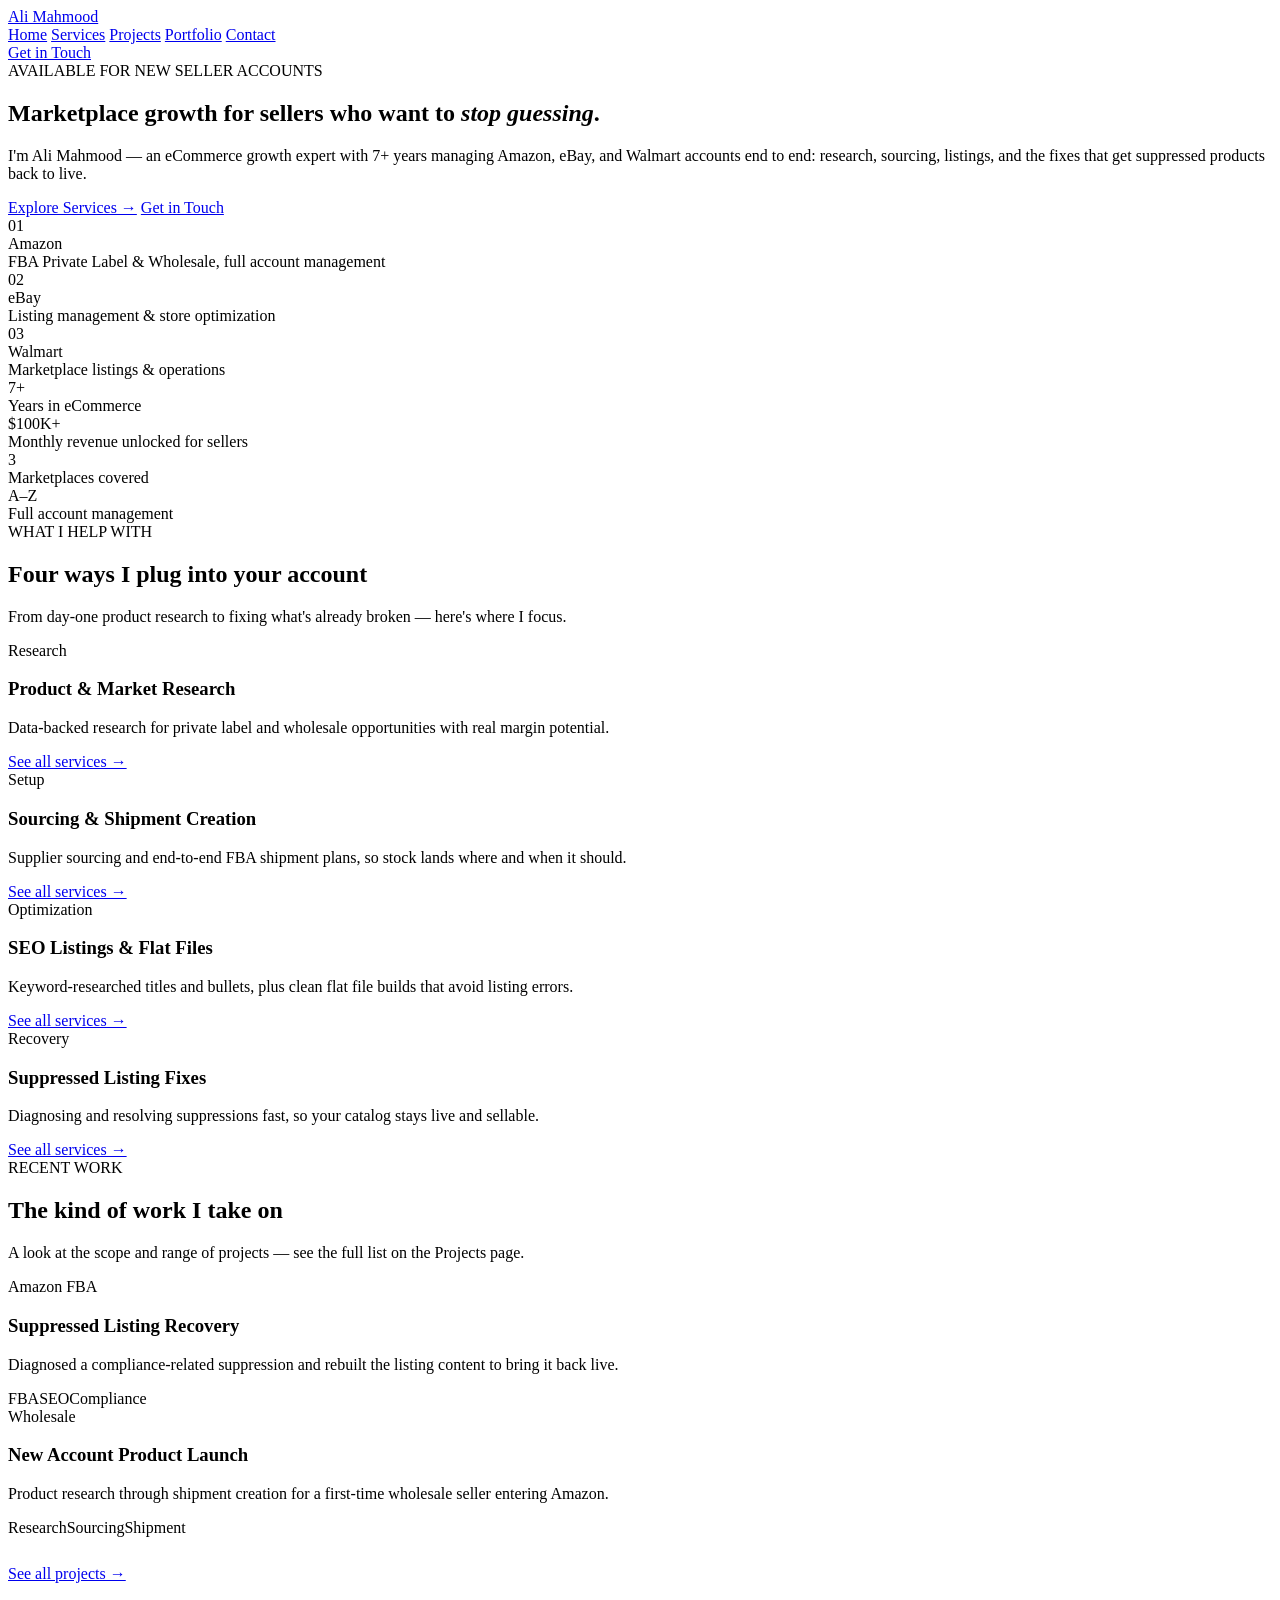
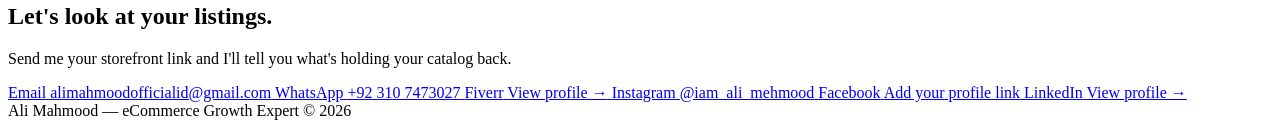
==== commit 9e6e15b9: "Rename index[1].html to index.html" ====
--- a/index.html
+++ b/index.html
@@ -3,259 +3,165 @@
 <head>
 <meta charset="UTF-8">
 <meta name="viewport" content="width=device-width, initial-scale=1.0">
-<title>Ali Mahmood — eCommerce Growth Expert</title>
+<title>Ali Mahmood | Amazon, eBay & Walmart eCommerce Growth Expert</title>
+<meta name="description" content="eCommerce growth expert with 7+ years scaling Amazon FBA, eBay, and Walmart sellers past $100K/month.">
 <link rel="preconnect" href="https://fonts.googleapis.com">
 <link href="https://fonts.googleapis.com/css2?family=Fraunces:opsz,wght@9..144,400;9..144,500;9..144,600;9..144,700&family=Work+Sans:wght@400;500;600&family=JetBrains+Mono:wght@400;500&display=swap" rel="stylesheet">
-<style>
-  :root{
-    --paper:#F4F6F3;
-    --paper-2:#EAEDE6;
-    --ink:#151815;
-    --ink-soft:#5B6259;
-    --forest:#1B4332;
-    --forest-2:#2D6A4F;
-    --gold:#C9A227;
-    --line:#D6DAD1;
-  }
-  *{margin:0;padding:0;box-sizing:border-box;}
-  html{scroll-behavior:smooth;}
-  body{background:var(--paper);color:var(--ink);font-family:'Work Sans',sans-serif;line-height:1.55;}
-  h1,h2,h3,.display{font-family:'Fraunces',serif;font-weight:600;letter-spacing:-0.01em;}
-  .mono{font-family:'JetBrains Mono',monospace;}
-  a{color:inherit;text-decoration:none;}
-
-  .layout{display:grid;grid-template-columns:280px 1fr;min-height:100vh;}
-  .sidebar{position:sticky;top:0;height:100vh;border-right:1px solid var(--line);padding:40px 32px;display:flex;flex-direction:column;justify-content:space-between;}
-  .brand .display{font-size:22px;}
-  .brand .role{font-size:12px;color:var(--ink-soft);margin-top:6px;text-transform:uppercase;letter-spacing:0.08em;}
-  .side-nav{margin-top:56px;display:flex;flex-direction:column;gap:18px;}
-  .side-nav a{font-size:14px;color:var(--ink-soft);position:relative;transition:color .2s ease, padding-left .2s ease;}
-  .side-nav a:hover{color:var(--ink);padding-left:6px;}
-  .sidebar-foot{font-size:13px;color:var(--ink-soft);}
-  .sidebar-foot a{color:var(--forest);font-weight:500;}
-  .sidebar-foot .mono{font-size:12px;display:block;margin-top:8px;color:var(--ink-soft);word-break:break-all;}
-
-  main{padding:0 64px;}
-  .section{padding:80px 0;border-bottom:1px solid var(--line);max-width:840px;}
-  .section:last-of-type{border-bottom:none;}
-  .eyebrow{font-family:'JetBrains Mono',monospace;font-size:12px;color:var(--forest);display:flex;align-items:center;gap:8px;margin-bottom:20px;}
-  .eyebrow .bar{width:24px;height:1px;background:var(--forest);}
-
-  .hero{padding-top:96px;}
-  .hero h1{font-size:clamp(36px,5vw,58px);line-height:1.08;max-width:780px;}
-  .hero h1 em{font-style:italic;color:var(--forest);}
-  .hero p.lead{margin-top:28px;font-size:18px;color:var(--ink-soft);max-width:520px;}
-  .hero-actions{margin-top:36px;display:flex;gap:20px;align-items:center;flex-wrap:wrap;}
-  .btn{display:inline-flex;align-items:center;gap:10px;padding:13px 26px;background:var(--ink);color:var(--paper);font-size:14px;font-weight:500;border-radius:2px;transition:background .2s ease;}
-  .btn:hover{background:var(--forest);}
-  .btn-text{font-size:14px;color:var(--ink-soft);border-bottom:1px solid var(--line);padding-bottom:2px;}
-  .btn-text:hover{color:var(--ink);border-color:var(--ink);}
-
-  .mk-strip{margin-top:64px;display:flex;flex-direction:column;border-top:1px solid var(--line);}
-  .mk-row{display:grid;grid-template-columns:60px 1fr auto;align-items:center;gap:20px;padding:20px 0;border-bottom:1px solid var(--line);}
-  .mk-row .idx{font-family:'JetBrains Mono',monospace;font-size:13px;color:var(--ink-soft);}
-  .mk-row .name{font-size:17px;font-weight:500;}
-  .mk-row .desc{font-size:13px;color:var(--ink-soft);margin-top:2px;}
-  .mk-row .dot{width:8px;height:8px;border-radius:50%;}
-  .mk-row.amazon .dot{background:var(--gold);}
-  .mk-row.ebay .dot{background:var(--forest-2);}
-  .mk-row.walmart .dot{background:#3B6FA0;}
-
-  .stat-grid{display:grid;grid-template-columns:repeat(4,1fr);gap:1px;background:var(--line);border:1px solid var(--line);margin-top:16px;}
-  .stat{background:var(--paper);padding:28px 20px;}
-  .stat .num{font-family:'Fraunces',serif;font-size:30px;font-weight:600;color:var(--forest);}
-  .stat .label{font-size:12px;color:var(--ink-soft);margin-top:6px;}
-
-  .service-list{margin-top:12px;}
-  .service-row{display:grid;grid-template-columns:1fr 2fr;gap:32px;padding:26px 0;border-top:1px solid var(--line);}
-  .service-list .service-row:last-child{border-bottom:1px solid var(--line);}
-  .service-row h3{font-size:18px;font-weight:500;font-family:'Work Sans',sans-serif;}
-  .service-row p{font-size:14px;color:var(--ink-soft);max-width:440px;}
-
-  .process-list{margin-top:12px;}
-  .process-row{display:flex;gap:24px;padding:22px 0;border-top:1px solid var(--line);}
-  .process-list .process-row:last-child{border-bottom:1px solid var(--line);}
-  .process-row .step-num{font-family:'Fraunces',serif;font-size:22px;color:var(--gold);min-width:36px;}
-  .process-row h3{font-size:16px;font-weight:500;font-family:'Work Sans',sans-serif;margin-bottom:4px;}
-  .process-row p{font-size:14px;color:var(--ink-soft);max-width:480px;}
-
-  .scorecard{margin-top:32px;background:var(--paper-2);border:1px solid var(--line);padding:32px;}
-  .scorecard-head{display:flex;justify-content:space-between;align-items:baseline;margin-bottom:24px;flex-wrap:wrap;gap:8px;}
-  .scorecard-head h3{font-size:16px;font-weight:500;font-family:'Work Sans',sans-serif;}
-  .scorecard-head .mono{font-size:12px;color:var(--ink-soft);}
-  .metric{margin-bottom:20px;}
-  .metric-label{display:flex;justify-content:space-between;font-size:13px;margin-bottom:8px;}
-  .metric-label .mono{color:var(--ink-soft);}
-  .metric-track{height:8px;background:var(--line);position:relative;overflow:hidden;}
-  .metric-fill{position:absolute;top:0;left:0;height:100%;width:0%;background:linear-gradient(90deg, var(--gold), var(--forest-2));transition:width 1.4s cubic-bezier(.2,.8,.2,1);}
-  .metric-before{position:absolute;top:0;height:100%;width:0%;background:#C4675A;opacity:0.7;}
-
-  .cta-block{border-top:2px solid var(--ink);padding-top:40px;}
-  .cta-block h2{font-size:clamp(26px,3.5vw,36px);max-width:520px;}
-  .cta-block p{margin-top:16px;color:var(--ink-soft);max-width:460px;}
-  .cta-details{margin-top:28px;display:flex;flex-direction:column;gap:10px;}
-  .cta-details a{font-size:15px;font-weight:500;color:var(--forest);}
-  .cta-details .mono{font-size:13px;color:var(--ink-soft);}
-
-  footer{padding:32px 64px;font-size:13px;color:var(--ink-soft);display:flex;justify-content:space-between;}
-
-  @media (max-width:900px){
-    .layout{grid-template-columns:1fr;}
-    .sidebar{position:relative;height:auto;flex-direction:row;align-items:center;justify-content:space-between;padding:20px 24px;}
-    .side-nav{display:none;}
-    .sidebar-foot{display:none;}
-    main{padding:0 24px;}
-    .stat-grid{grid-template-columns:repeat(2,1fr);}
-    .service-row{grid-template-columns:1fr;gap:8px;}
-    footer{padding:24px;flex-direction:column;gap:8px;}
-  }
-  @media (prefers-reduced-motion: reduce){*{transition:none !important;}}
-  :focus-visible{outline:2px solid var(--forest);outline-offset:3px;}
-</style>
+<link rel="stylesheet" href="style.css">
 </head>
 <body>
 
-<div class="layout">
-  <aside class="sidebar">
-    <div>
-      <div class="brand">
-        <div class="display">Ali Mahmood</div>
-        <div class="role">eCommerce Growth Expert</div>
+<nav class="topnav">
+  <div class="nav-inner">
+    <a href="index.html" class="nav-brand">Ali Mahmood</a>
+    <div class="nav-links">
+      <a href="index.html" class="active">Home</a>
+      <a href="services.html">Services</a>
+      <a href="projects.html">Projects</a>
+      <a href="portfolio.html">Portfolio</a>
+      <a href="contact.html">Contact</a>
+    </div>
+    <a href="contact.html" class="nav-cta">Get in Touch</a>
+  </div>
+</nav>
+
+<div class="wrap">
+  <section class="hero no-border">
+    <div class="badge"><span class="dot"></span> AVAILABLE FOR NEW SELLER ACCOUNTS</div>
+    <h1>Marketplace growth for sellers who want to <em>stop guessing</em>.</h1>
+    <p class="lead">I'm Ali Mahmood — an eCommerce growth expert with 7+ years managing Amazon, eBay, and Walmart accounts end to end: research, sourcing, listings, and the fixes that get suppressed products back to live.</p>
+    <div class="hero-actions">
+      <a href="services.html" class="btn">Explore Services →</a>
+      <a href="contact.html" class="btn-outline">Get in Touch</a>
+    </div>
+
+    <div class="mk-strip">
+      <div class="mk-row amazon">
+        <div class="idx">01</div>
+        <div><div class="name">Amazon</div><div class="desc">FBA Private Label &amp; Wholesale, full account management</div></div>
+        <div class="dot"></div>
       </div>
-      <nav class="side-nav">
-        <a href="#services">Services</a>
-        <a href="#process">Process</a>
-        <a href="#results">Listing Review</a>
-        <a href="#contact">Contact</a>
-      </nav>
+      <div class="mk-row ebay">
+        <div class="idx">02</div>
+        <div><div class="name">eBay</div><div class="desc">Listing management &amp; store optimization</div></div>
+        <div class="dot"></div>
+      </div>
+      <div class="mk-row walmart">
+        <div class="idx">03</div>
+        <div><div class="name">Walmart</div><div class="desc">Marketplace listings &amp; operations</div></div>
+        <div class="dot"></div>
+      </div>
     </div>
-    <div class="sidebar-foot">
-      Working with Amazon, eBay &amp; Walmart sellers
-      <a href="mailto:novasphere40507@gmail.com" class="mono">novasphere40507@gmail.com</a>
-      <a href="https://www.fiverr.com/s/WE985pB" target="_blank" rel="noopener" class="mono">Fiverr profile →</a>
+  </section>
+
+  <section>
+    <div class="stat-grid">
+      <div class="stat"><div class="num">7+</div><div class="label">Years in eCommerce</div></div>
+      <div class="stat"><div class="num">$100K+</div><div class="label">Monthly revenue unlocked for sellers</div></div>
+      <div class="stat"><div class="num">3</div><div class="label">Marketplaces covered</div></div>
+      <div class="stat"><div class="num">A–Z</div><div class="label">Full account management</div></div>
     </div>
-  </aside>
+  </section>
 
-  <main>
-    <section class="hero">
-      <div class="eyebrow"><span class="bar"></span> ECOMMERCE ACCOUNT MANAGEMENT</div>
-      <h1>Marketplace growth for sellers who want to <em>stop guessing</em>.</h1>
-      <p class="lead">7+ years managing Amazon, eBay, and Walmart accounts end to end — research, sourcing, listings, and the fixes that get suppressed products back to live. I've helped sellers scale past $100K/month.</p>
-      <div class="hero-actions">
-        <a href="#contact" class="btn">Get in touch →</a>
-        <a href="#services" class="btn-text">What I handle</a>
+  <section id="services-preview">
+    <div class="eyebrow"><span class="bar"></span> WHAT I HELP WITH</div>
+    <div class="section-head">
+      <h2>Four ways I plug into your account</h2>
+      <p>From day-one product research to fixing what's already broken — here's where I focus.</p>
+    </div>
+    <div class="card-grid">
+      <div class="svc-card">
+        <div class="tag">Research</div>
+        <h3>Product &amp; Market Research</h3>
+        <p>Data-backed research for private label and wholesale opportunities with real margin potential.</p>
+        <a href="services.html" class="more">See all services →</a>
       </div>
+      <div class="svc-card">
+        <div class="tag">Setup</div>
+        <h3>Sourcing &amp; Shipment Creation</h3>
+        <p>Supplier sourcing and end-to-end FBA shipment plans, so stock lands where and when it should.</p>
+        <a href="services.html" class="more">See all services →</a>
+      </div>
+      <div class="svc-card">
+        <div class="tag">Optimization</div>
+        <h3>SEO Listings &amp; Flat Files</h3>
+        <p>Keyword-researched titles and bullets, plus clean flat file builds that avoid listing errors.</p>
+        <a href="services.html" class="more">See all services →</a>
+      </div>
+      <div class="svc-card">
+        <div class="tag">Recovery</div>
+        <h3>Suppressed Listing Fixes</h3>
+        <p>Diagnosing and resolving suppressions fast, so your catalog stays live and sellable.</p>
+        <a href="services.html" class="more">See all services →</a>
+      </div>
+    </div>
+  </section>
 
-      <div class="mk-strip">
-        <div class="mk-row amazon">
-          <div class="idx">01</div>
-          <div><div class="name">Amazon</div><div class="desc">FBA Private Label &amp; Wholesale, full account management</div></div>
-          <div class="dot"></div>
-        </div>
-        <div class="mk-row ebay">
-          <div class="idx">02</div>
-          <div><div class="name">eBay</div><div class="desc">Listing management &amp; store optimization</div></div>
-          <div class="dot"></div>
-        </div>
-        <div class="mk-row walmart">
-          <div class="idx">03</div>
-          <div><div class="name">Walmart</div><div class="desc">Marketplace listings &amp; operations</div></div>
-          <div class="dot"></div>
-        </div>
+  <section id="work-preview">
+    <div class="eyebrow"><span class="bar"></span> RECENT WORK</div>
+    <div class="section-head">
+      <h2>The kind of work I take on</h2>
+      <p>A look at the scope and range of projects — see the full list on the Projects page.</p>
+    </div>
+    <div class="proj-grid">
+      <div class="proj-card">
+        <div class="tag">Amazon FBA</div>
+        <h3>Suppressed Listing Recovery</h3>
+        <p>Diagnosed a compliance-related suppression and rebuilt the listing content to bring it back live.</p>
+        <div class="chips"><span class="chip">FBA</span><span class="chip">SEO</span><span class="chip">Compliance</span></div>
       </div>
+      <div class="proj-card">
+        <div class="tag">Wholesale</div>
+        <h3>New Account Product Launch</h3>
+        <p>Product research through shipment creation for a first-time wholesale seller entering Amazon.</p>
+        <div class="chips"><span class="chip">Research</span><span class="chip">Sourcing</span><span class="chip">Shipment</span></div>
+      </div>
+    </div>
+    <div style="margin-top:28px;">
+      <a href="projects.html" class="btn-text">See all projects →</a>
+    </div>
+  </section>
 
-      <div class="stat-grid">
-        <div class="stat"><div class="num">7+</div><div class="label">Years in eCommerce</div></div>
-        <div class="stat"><div class="num">$100K+</div><div class="label">Monthly revenue unlocked</div></div>
-        <div class="stat"><div class="num">3</div><div class="label">Marketplaces covered</div></div>
-        <div class="stat"><div class="num">A–Z</div><div class="label">Full account management</div></div>
-      </div>
-    </section>
+  <section class="no-border" id="contact-preview">
+    <div class="section-head">
+      <h2>Let's look at your listings.</h2>
+      <p>Send me your storefront link and I'll tell you what's holding your catalog back.</p>
+    </div>
+    <div class="channel-grid">
+      <a class="channel-card" href="mailto:alimahmoodofficialid@gmail.com">
+        <span class="ch-label">Email</span>
+        <span class="ch-value">alimahmoodofficialid@gmail.com</span>
+      </a>
+      <a class="channel-card" href="https://wa.me/923107473027" target="_blank" rel="noopener">
+        <span class="ch-label">WhatsApp</span>
+        <span class="ch-value">+92 310 7473027</span>
+      </a>
+      <a class="channel-card" href="https://www.fiverr.com/s/WE985pB" target="_blank" rel="noopener">
+        <span class="ch-label">Fiverr</span>
+        <span class="ch-value">View profile →</span>
+      </a>
+      <a class="channel-card" href="https://www.instagram.com/iam_ali_mehmood" target="_blank" rel="noopener">
+        <span class="ch-label">Instagram</span>
+        <span class="ch-value">@iam_ali_mehmood</span>
+      </a>
+      <a class="channel-card placeholder" href="#">
+        <span class="ch-label">Facebook</span>
+        <span class="ch-value">Add your profile link</span>
+      </a>
+      <a class="channel-card" href="https://www.linkedin.com/in/muhali742" target="_blank" rel="noopener">
+        <span class="ch-label">LinkedIn</span>
+        <span class="ch-value">View profile →</span>
+      </a>
+    </div>
+  </section>
 
-    <section class="section" id="services">
-      <div class="eyebrow"><span class="bar"></span> SERVICES</div>
-      <h2 style="font-size:clamp(26px,3.5vw,34px);">Everything a listing needs to sell</h2>
-      <div class="service-list">
-        <div class="service-row"><h3>FBA Product Research</h3><p>Data-backed research for private label and wholesale opportunities with real margin potential.</p></div>
-        <div class="service-row"><h3>Sourcing &amp; Shipment Creation</h3><p>Supplier sourcing and end-to-end FBA shipment plans, so stock lands where and when it should.</p></div>
-        <div class="service-row"><h3>SEO Listings</h3><p>Keyword-researched titles, bullets, and backend search terms built to rank and convert.</p></div>
-        <div class="service-row"><h3>Flat File Uploads &amp; Variations</h3><p>Clean flat file builds and variation structures that avoid listing errors and merge issues.</p></div>
-        <div class="service-row"><h3>Suppressed Listing Fixes</h3><p>Diagnosing and resolving suppressions fast, so your catalog stays live and sellable.</p></div>
-        <div class="service-row"><h3>Inventory Reconciliation</h3><p>Reconciling inventory discrepancies so your numbers — and your payouts — actually match.</p></div>
-      </div>
-    </section>
-
-    <section class="section" id="process">
-      <div class="eyebrow"><span class="bar"></span> HOW WE'D WORK TOGETHER</div>
-      <h2 style="font-size:clamp(26px,3.5vw,34px);">From review to scale</h2>
-      <div class="process-list">
-        <div class="process-row"><div class="step-num">01</div><div><h3>Review</h3><p>I go through your current listings, account health, and inventory to see what's costing you sales.</p></div></div>
-        <div class="process-row"><div class="step-num">02</div><div><h3>Fix &amp; optimize</h3><p>Suppressed listings resolved, SEO rewritten, flat files and variations corrected.</p></div></div>
-        <div class="process-row"><div class="step-num">03</div><div><h3>Source &amp; ship</h3><p>Product research, supplier sourcing, and shipment creation for what's next in the catalog.</p></div></div>
-        <div class="process-row"><div class="step-num">04</div><div><h3>Scale</h3><p>Ongoing account management across Amazon, eBay, and Walmart as revenue grows.</p></div></div>
-      </div>
-    </section>
-
-    <section class="section" id="results">
-      <div class="eyebrow"><span class="bar"></span> EXAMPLE</div>
-      <h2 style="font-size:clamp(26px,3.5vw,34px);">What a listing fix looks like</h2>
-      <p style="color:var(--ink-soft);margin-top:14px;max-width:520px;">A suppressed listing means zero visibility. This mock shows the shape of a fix — real numbers depend on your account.</p>
-      <div class="scorecard" id="scorecard">
-        <div class="scorecard-head">
-          <h3>Listing Health — Before / After</h3>
-          <span class="mono">MOCK EXAMPLE</span>
-        </div>
-        <div class="metric">
-          <div class="metric-label"><span>Visibility</span><span class="mono" id="visVal">0%</span></div>
-          <div class="metric-track"><div class="metric-before" style="width:8%;"></div><div class="metric-fill" id="visFill"></div></div>
-        </div>
-        <div class="metric">
-          <div class="metric-label"><span>Sessions / day</span><span class="mono" id="sessVal">0</span></div>
-          <div class="metric-track"><div class="metric-before" style="width:5%;"></div><div class="metric-fill" id="sessFill"></div></div>
-        </div>
-        <div class="metric">
-          <div class="metric-label"><span>Buy Box status</span><span class="mono" id="bbVal">Lost</span></div>
-          <div class="metric-track"><div class="metric-before" style="width:0%;"></div><div class="metric-fill" id="bbFill"></div></div>
-        </div>
-      </div>
-    </section>
-
-    <section class="section" id="contact" style="border-bottom:none;">
-      <div class="cta-block">
-        <h2>Let's look at your listings.</h2>
-        <p>Send me your storefront link and I'll tell you what's holding your catalog back.</p>
-        <div class="cta-details">
-          <a href="mailto:novasphere40507@gmail.com">novasphere40507@gmail.com</a>
-          <a href="https://www.fiverr.com/s/WE985pB" target="_blank" rel="noopener">View my Fiverr profile →</a>
-          <span class="mono">Reach out any time — I'll reply directly.</span>
-        </div>
-      </div>
-    </section>
-
-    <footer>
+  <footer>
+    <div class="footer-inner">
       <span>Ali Mahmood — eCommerce Growth Expert</span>
       <span class="mono">© 2026</span>
-    </footer>
-  </main>
+    </div>
+  </footer>
 </div>
-
-<script>
-  const target = document.getElementById('scorecard');
-  function animateScorecard(){
-    document.getElementById('visFill').style.width = '92%';
-    document.getElementById('sessFill').style.width = '78%';
-    document.getElementById('bbFill').style.width = '100%';
-    document.getElementById('visVal').textContent = '92%';
-    document.getElementById('sessVal').textContent = '1,240';
-    document.getElementById('bbVal').textContent = 'Won';
-  }
-  if('IntersectionObserver' in window){
-    const io = new IntersectionObserver((entries)=>{
-      entries.forEach(e=>{ if(e.isIntersecting){ animateScorecard(); io.disconnect(); } });
-    }, {threshold:0.4});
-    io.observe(target);
-  } else { animateScorecard(); }
-</script>
 
 </body>
 </html>
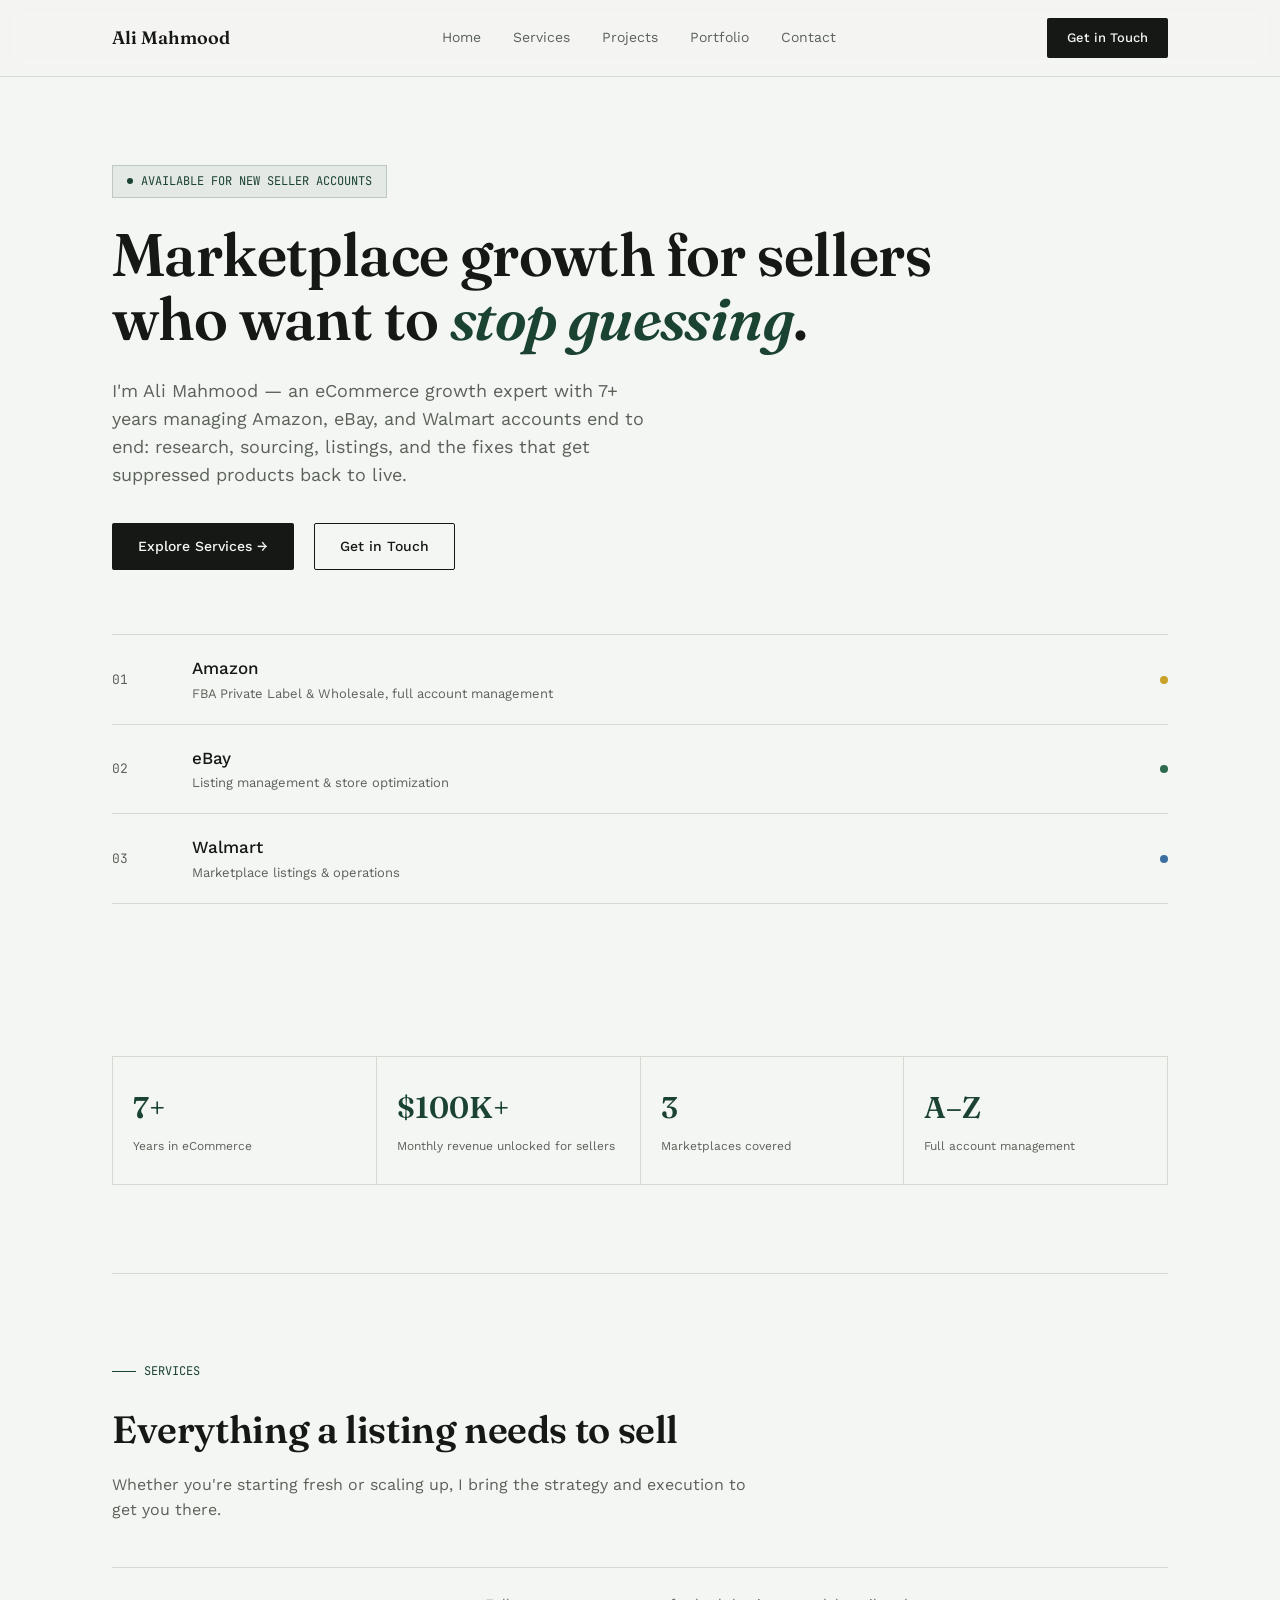
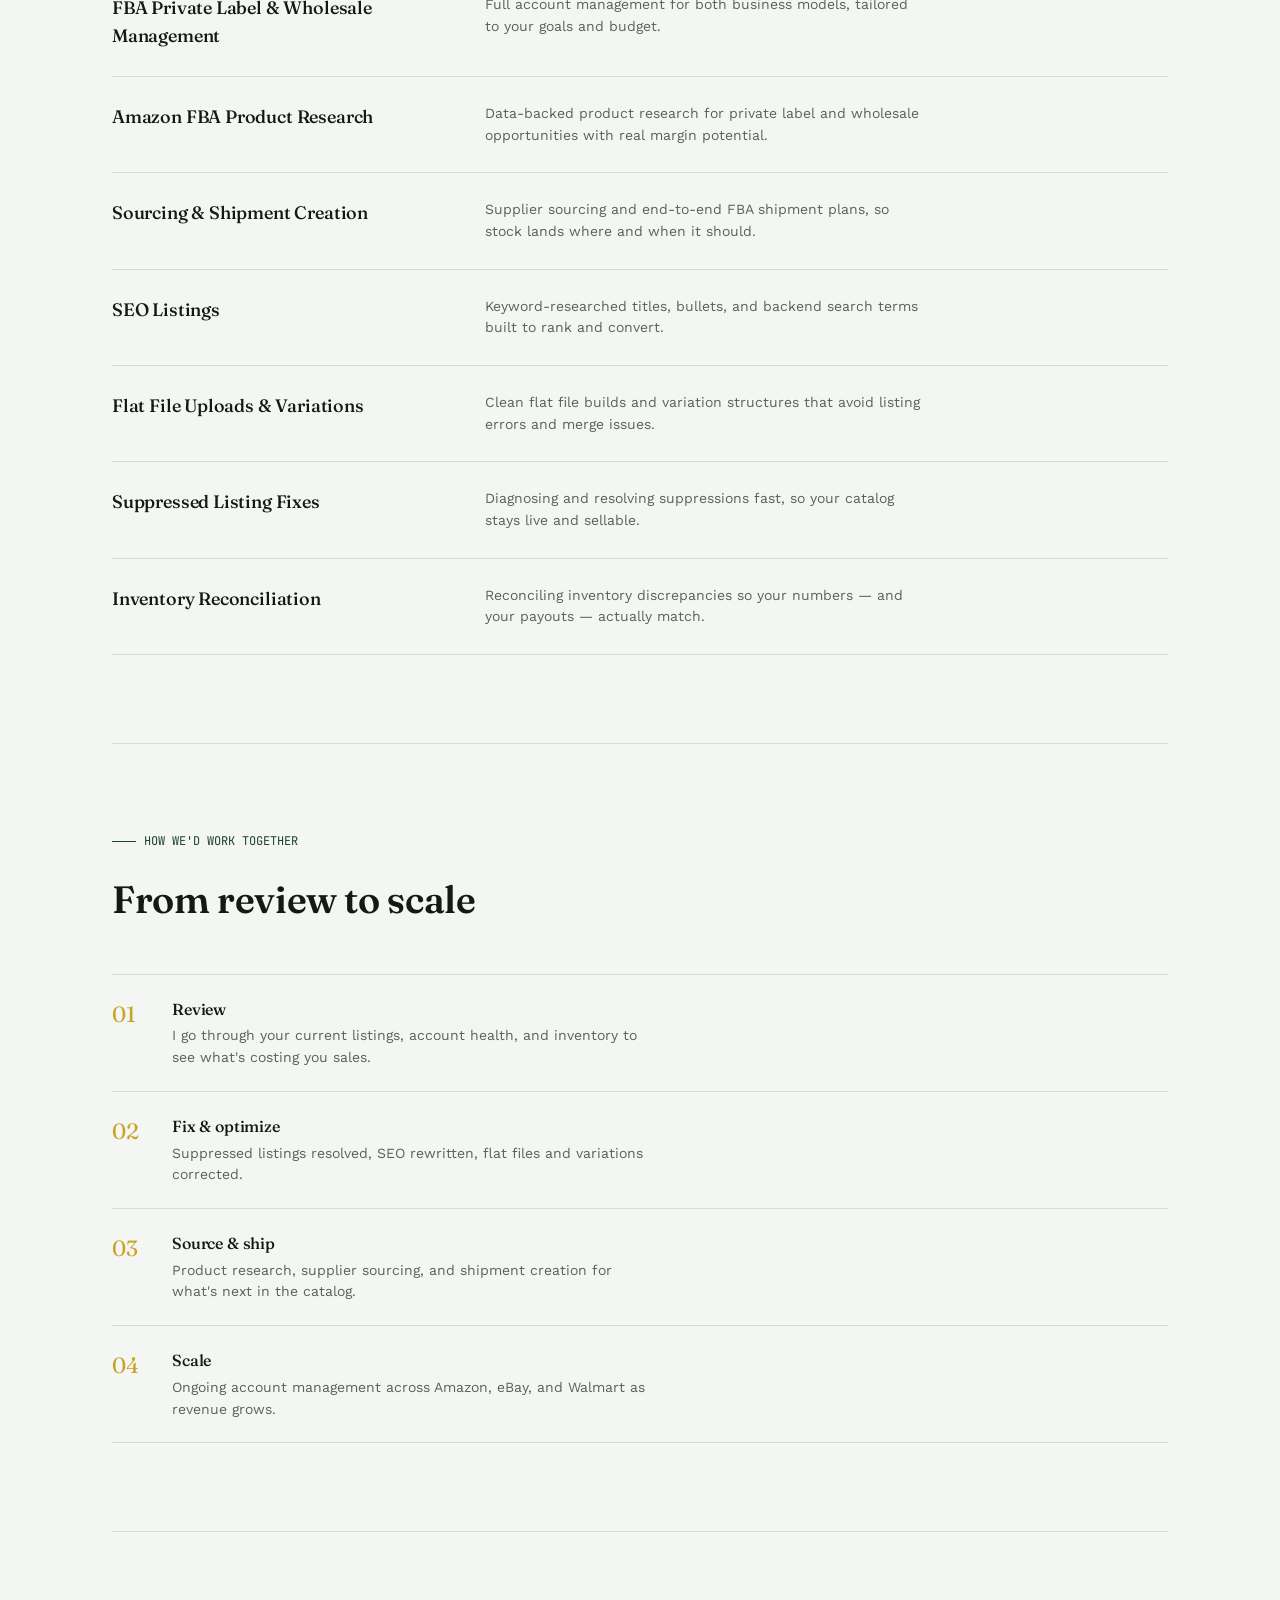
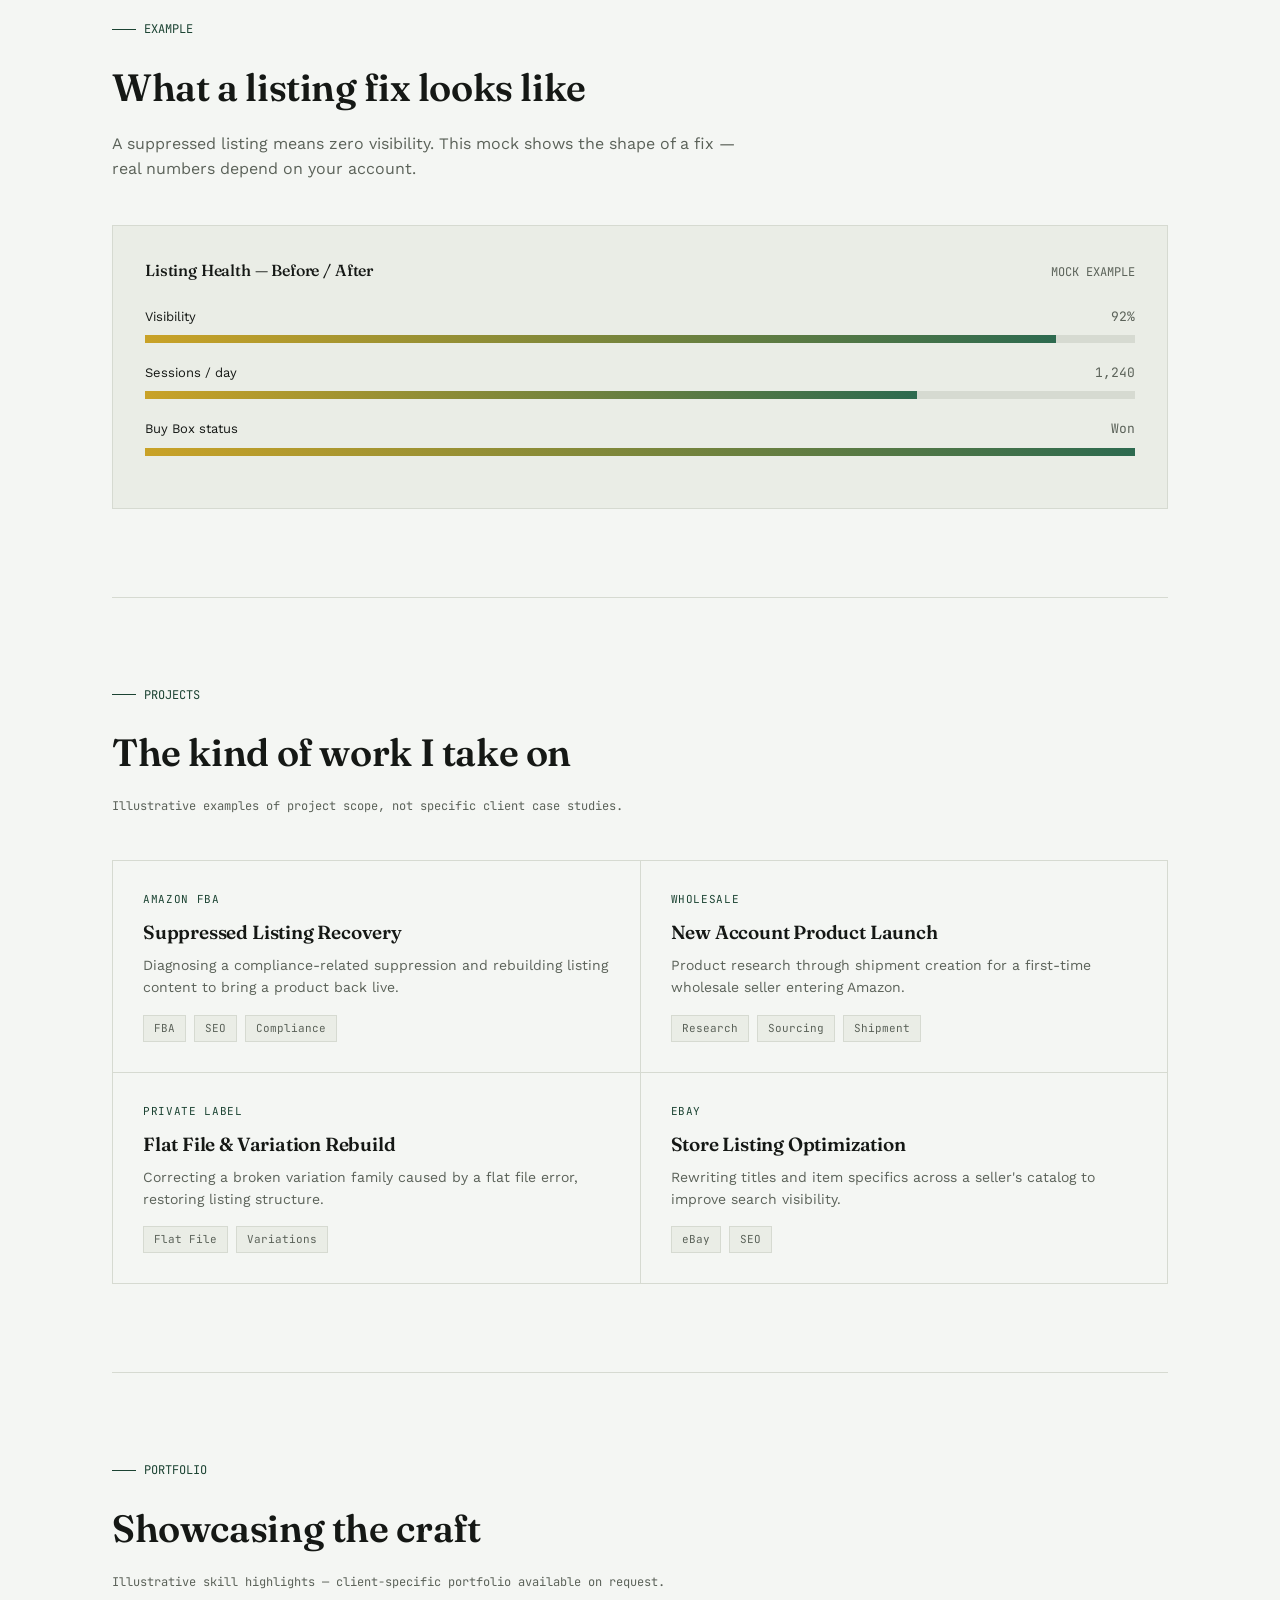
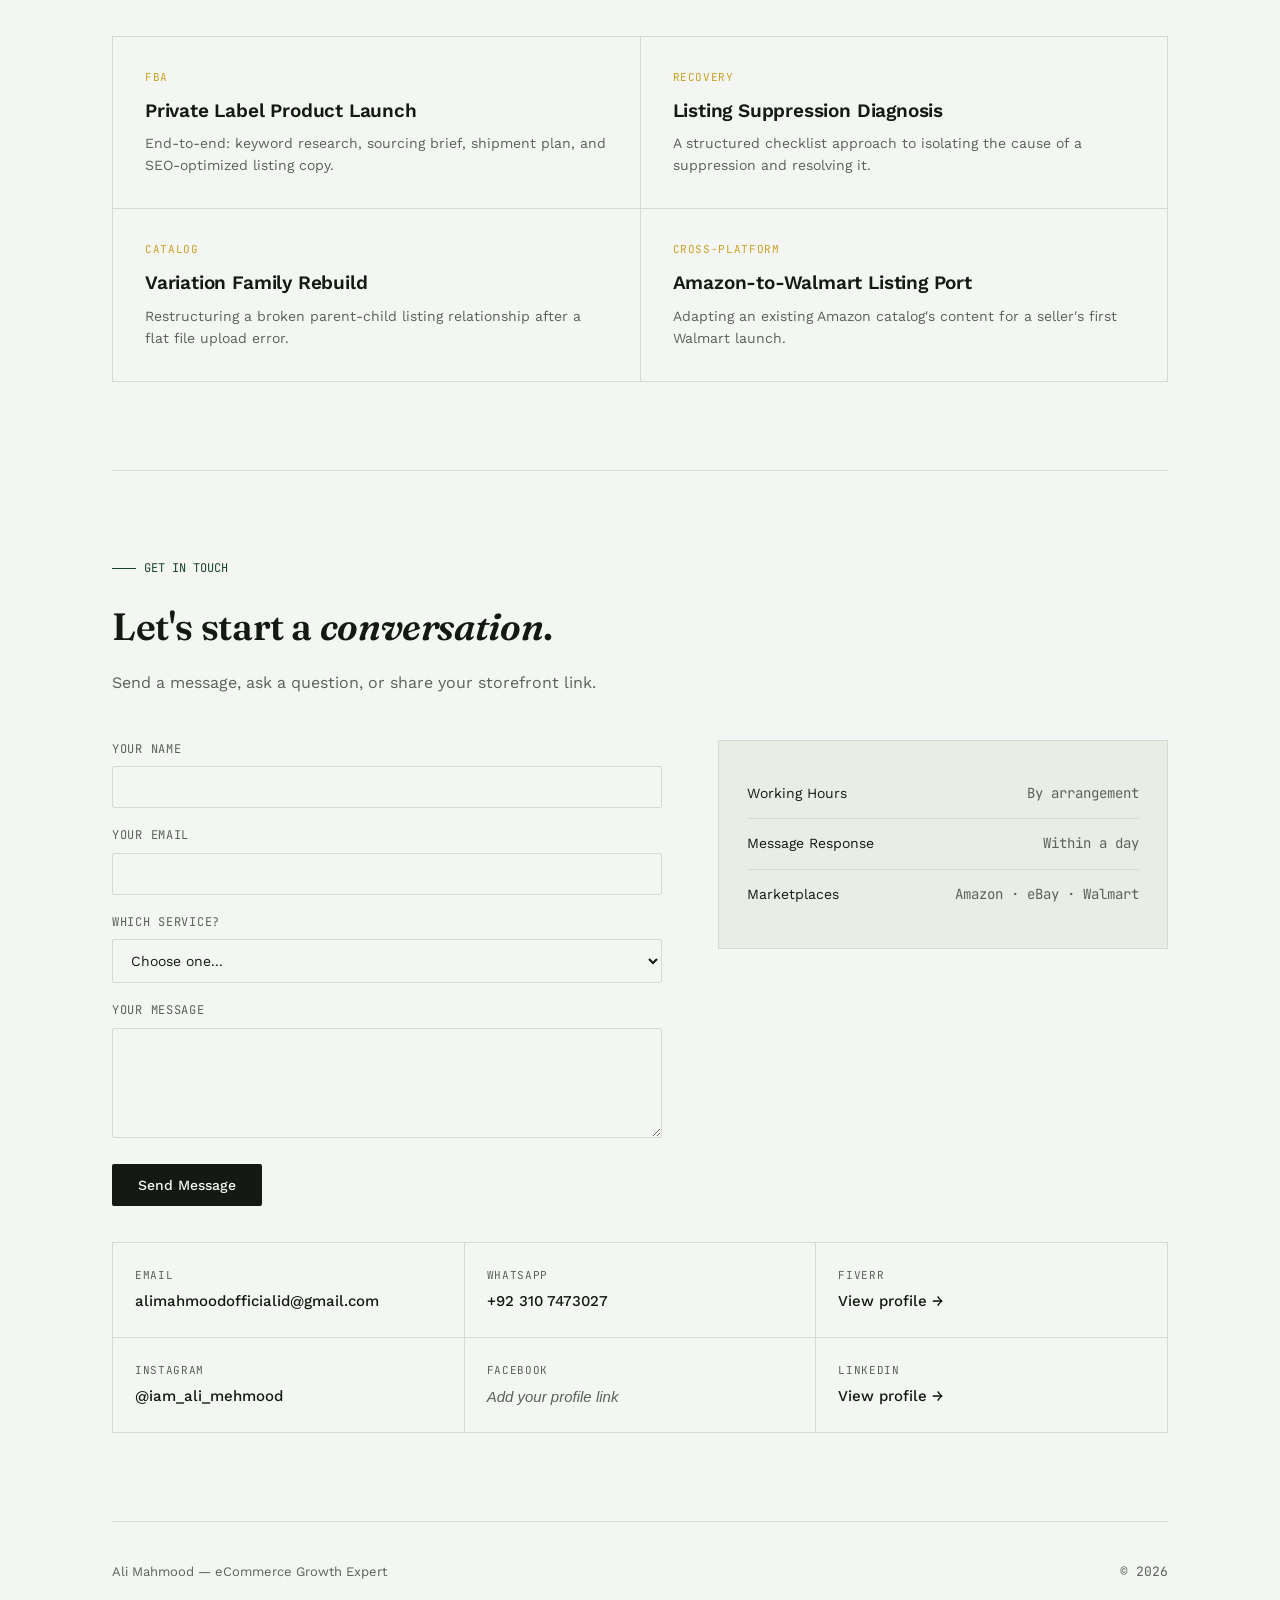
==== commit 662802c7: "Add files via upload" ====
--- a/index.html
+++ b/index.html
@@ -7,50 +7,167 @@
 <meta name="description" content="eCommerce growth expert with 7+ years scaling Amazon FBA, eBay, and Walmart sellers past $100K/month.">
 <link rel="preconnect" href="https://fonts.googleapis.com">
 <link href="https://fonts.googleapis.com/css2?family=Fraunces:opsz,wght@9..144,400;9..144,500;9..144,600;9..144,700&family=Work+Sans:wght@400;500;600&family=JetBrains+Mono:wght@400;500&display=swap" rel="stylesheet">
-<link rel="stylesheet" href="style.css">
+<style>
+:root{
+  --paper:#F4F6F3;--paper-2:#EAEDE6;--ink:#151815;--ink-soft:#5B6259;
+  --forest:#1B4332;--forest-2:#2D6A4F;--gold:#C9A227;--line:#D6DAD1;
+}
+*{margin:0;padding:0;box-sizing:border-box;}
+html{scroll-behavior:smooth;}
+body{background:var(--paper);color:var(--ink);font-family:'Work Sans',sans-serif;line-height:1.55;}
+h1,h2,h3,.display{font-family:'Fraunces',serif;font-weight:600;letter-spacing:-0.01em;}
+.mono{font-family:'JetBrains Mono',monospace;}
+a{color:inherit;text-decoration:none;}
+
+nav.topnav{position:sticky;top:0;z-index:50;background:rgba(244,246,243,0.9);backdrop-filter:blur(10px);border-bottom:1px solid var(--line);}
+.nav-inner{max-width:1120px;margin:0 auto;padding:0 32px;height:76px;display:flex;align-items:center;justify-content:space-between;}
+.nav-brand{font-family:'Fraunces',serif;font-weight:600;font-size:18px;}
+.nav-links{display:flex;gap:32px;font-size:14px;color:var(--ink-soft);}
+.nav-links a:hover{color:var(--ink);}
+.nav-cta{padding:10px 20px;background:var(--ink);color:var(--paper);font-size:13px;font-weight:500;border-radius:2px;transition:background .2s ease;}
+.nav-cta:hover{background:var(--forest);}
+
+.wrap{max-width:1120px;margin:0 auto;padding:0 32px;}
+.eyebrow{font-family:'JetBrains Mono',monospace;font-size:12px;color:var(--forest);display:flex;align-items:center;gap:8px;margin-bottom:20px;}
+.eyebrow .bar{width:24px;height:1px;background:var(--forest);}
+.badge{display:inline-flex;align-items:center;gap:8px;font-family:'JetBrains Mono',monospace;font-size:12px;color:var(--forest);background:rgba(27,67,50,0.07);border:1px solid rgba(27,67,50,0.2);padding:6px 14px;margin-bottom:24px;}
+.badge .dot{width:6px;height:6px;border-radius:50%;background:var(--forest);animation:pulse 2s infinite;}
+@keyframes pulse{0%,100%{opacity:1;}50%{opacity:.3;}}
+
+.btn{display:inline-flex;align-items:center;gap:10px;padding:13px 26px;background:var(--ink);color:var(--paper);font-size:14px;font-weight:500;border-radius:2px;transition:background .2s ease;border:none;cursor:pointer;font-family:'Work Sans',sans-serif;}
+.btn:hover{background:var(--forest);}
+.btn-outline{display:inline-flex;align-items:center;gap:10px;padding:12px 25px;border:1px solid var(--ink);font-size:14px;font-weight:500;border-radius:2px;transition:all .2s ease;}
+.btn-outline:hover{background:var(--ink);color:var(--paper);}
+
+section{padding:88px 0;border-bottom:1px solid var(--line);}
+section.no-border{border-bottom:none;}
+.section-head{max-width:640px;margin-bottom:44px;}
+.section-head h2{font-size:clamp(26px,3.5vw,38px);}
+.section-head p{color:var(--ink-soft);margin-top:14px;font-size:16px;}
+
+.hero{padding-top:88px;padding-bottom:64px;}
+.hero h1{font-size:clamp(36px,5.5vw,60px);line-height:1.08;max-width:820px;}
+.hero h1 em{font-style:italic;color:var(--forest);}
+.hero p.lead{margin-top:26px;font-size:18px;color:var(--ink-soft);max-width:540px;}
+.hero-actions{margin-top:34px;display:flex;gap:20px;align-items:center;flex-wrap:wrap;}
+
+.mk-strip{margin-top:64px;display:flex;flex-direction:column;border-top:1px solid var(--line);}
+.mk-row{display:grid;grid-template-columns:60px 1fr auto;align-items:center;gap:20px;padding:20px 0;border-bottom:1px solid var(--line);}
+.mk-row .idx{font-family:'JetBrains Mono',monospace;font-size:13px;color:var(--ink-soft);}
+.mk-row .name{font-size:17px;font-weight:500;}
+.mk-row .desc{font-size:13px;color:var(--ink-soft);margin-top:2px;}
+.mk-row .dot{width:8px;height:8px;border-radius:50%;}
+.mk-row.amazon .dot{background:var(--gold);}
+.mk-row.ebay .dot{background:var(--forest-2);}
+.mk-row.walmart .dot{background:#3B6FA0;}
+
+.stat-grid{display:grid;grid-template-columns:repeat(4,1fr);gap:1px;background:var(--line);border:1px solid var(--line);}
+.stat{background:var(--paper);padding:28px 20px;}
+.stat .num{font-family:'Fraunces',serif;font-size:30px;font-weight:600;color:var(--forest);}
+.stat .label{font-size:12px;color:var(--ink-soft);margin-top:6px;}
+
+.card-grid{display:grid;grid-template-columns:repeat(2,1fr);gap:1px;background:var(--line);border:1px solid var(--line);}
+.svc-card{background:var(--paper);padding:32px;transition:background .2s ease;}
+.svc-card:hover{background:var(--paper-2);}
+.svc-card .tag{font-family:'JetBrains Mono',monospace;font-size:11px;color:var(--gold);text-transform:uppercase;letter-spacing:0.06em;}
+.svc-card h3{font-size:19px;margin-top:10px;font-family:'Work Sans',sans-serif;font-weight:600;}
+.svc-card p{font-size:14px;color:var(--ink-soft);margin-top:8px;}
+
+.service-list{margin-top:12px;}
+.service-row{display:grid;grid-template-columns:1fr 2fr;gap:32px;padding:26px 0;border-top:1px solid var(--line);}
+.service-list .service-row:last-child{border-bottom:1px solid var(--line);}
+.service-row h3{font-size:18px;font-weight:500;}
+.service-row p{font-size:14px;color:var(--ink-soft);max-width:440px;}
+
+.process-list{margin-top:12px;}
+.process-row{display:flex;gap:24px;padding:22px 0;border-top:1px solid var(--line);}
+.process-list .process-row:last-child{border-bottom:1px solid var(--line);}
+.process-row .step-num{font-family:'Fraunces',serif;font-size:22px;color:var(--gold);min-width:36px;}
+.process-row h3{font-size:16px;font-weight:500;margin-bottom:4px;}
+.process-row p{font-size:14px;color:var(--ink-soft);max-width:480px;}
+
+.proj-grid{display:grid;grid-template-columns:repeat(2,1fr);gap:1px;background:var(--line);border:1px solid var(--line);margin-top:16px;}
+.proj-card{background:var(--paper);padding:30px;transition:background .2s ease;}
+.proj-card:hover{background:var(--paper-2);}
+.proj-card .tag{font-family:'JetBrains Mono',monospace;font-size:11px;color:var(--forest);text-transform:uppercase;letter-spacing:0.06em;}
+.proj-card h3{font-size:19px;margin-top:10px;}
+.proj-card p{font-size:14px;color:var(--ink-soft);margin-top:8px;}
+.proj-card .chips{margin-top:16px;display:flex;gap:8px;flex-wrap:wrap;}
+.chip{font-family:'JetBrains Mono',monospace;font-size:11px;background:var(--paper-2);border:1px solid var(--line);padding:4px 10px;color:var(--ink-soft);}
+
+.scorecard{margin-top:32px;background:var(--paper-2);border:1px solid var(--line);padding:32px;}
+.scorecard-head{display:flex;justify-content:space-between;align-items:baseline;margin-bottom:24px;flex-wrap:wrap;gap:8px;}
+.scorecard-head h3{font-size:16px;font-weight:500;}
+.scorecard-head .mono{font-size:12px;color:var(--ink-soft);}
+.metric{margin-bottom:20px;}
+.metric-label{display:flex;justify-content:space-between;font-size:13px;margin-bottom:8px;}
+.metric-label .mono{color:var(--ink-soft);}
+.metric-track{height:8px;background:var(--line);position:relative;overflow:hidden;}
+.metric-fill{position:absolute;top:0;left:0;height:100%;width:0%;background:linear-gradient(90deg, var(--gold), var(--forest-2));transition:width 1.4s cubic-bezier(.2,.8,.2,1);}
+.metric-before{position:absolute;top:0;height:100%;width:0%;background:#C4675A;opacity:0.7;}
+
+.channel-grid{margin-top:36px;display:grid;grid-template-columns:repeat(3,1fr);gap:1px;background:var(--line);border:1px solid var(--line);}
+.channel-card{background:var(--paper);padding:24px 22px;display:flex;flex-direction:column;gap:6px;transition:background .2s ease;}
+.channel-card:hover{background:var(--paper-2);}
+.channel-card .ch-label{font-family:'JetBrains Mono',monospace;font-size:11px;color:var(--ink-soft);text-transform:uppercase;letter-spacing:0.06em;}
+.channel-card .ch-value{font-size:15px;font-weight:500;color:var(--ink);word-break:break-word;}
+.channel-card.placeholder .ch-value{color:var(--ink-soft);font-weight:400;font-style:italic;}
+
+.contact-grid{display:grid;grid-template-columns:1.1fr 0.9fr;gap:56px;margin-top:16px;}
+.form-field{margin-bottom:18px;}
+.form-field label{display:block;font-size:12px;font-family:'JetBrains Mono',monospace;color:var(--ink-soft);margin-bottom:8px;text-transform:uppercase;letter-spacing:0.06em;}
+.form-field input, .form-field select, .form-field textarea{width:100%;padding:12px 14px;background:var(--paper);border:1px solid var(--line);font-family:'Work Sans',sans-serif;font-size:14px;color:var(--ink);border-radius:2px;}
+.form-field textarea{resize:vertical;min-height:110px;}
+.form-field input:focus, .form-field select:focus, .form-field textarea:focus{outline:2px solid var(--forest);outline-offset:1px;}
+.hours-box{background:var(--paper-2);border:1px solid var(--line);padding:28px;}
+.hours-row{display:flex;justify-content:space-between;padding:14px 0;border-bottom:1px solid var(--line);font-size:14px;}
+.hours-row:last-child{border-bottom:none;}
+.hours-row .mono{color:var(--ink-soft);}
+
+footer{padding:40px 0;font-size:13px;color:var(--ink-soft);}
+.footer-inner{display:flex;justify-content:space-between;align-items:center;flex-wrap:wrap;gap:12px;}
+
+@media (max-width:860px){
+  .nav-links{display:none;}
+  .stat-grid{grid-template-columns:repeat(2,1fr);}
+  .card-grid,.proj-grid{grid-template-columns:1fr;}
+  .service-row{grid-template-columns:1fr;gap:8px;}
+  .channel-grid{grid-template-columns:1fr;}
+  .contact-grid{grid-template-columns:1fr;gap:32px;}
+}
+@media (prefers-reduced-motion: reduce){*{transition:none !important;}}
+:focus-visible{outline:2px solid var(--forest);outline-offset:3px;}
+</style>
 </head>
 <body>
 
 <nav class="topnav">
   <div class="nav-inner">
-    <a href="index.html" class="nav-brand">Ali Mahmood</a>
+    <a href="#top" class="nav-brand">Ali Mahmood</a>
     <div class="nav-links">
-      <a href="index.html" class="active">Home</a>
-      <a href="services.html">Services</a>
-      <a href="projects.html">Projects</a>
-      <a href="portfolio.html">Portfolio</a>
-      <a href="contact.html">Contact</a>
-    </div>
-    <a href="contact.html" class="nav-cta">Get in Touch</a>
+      <a href="#top">Home</a>
+      <a href="#services">Services</a>
+      <a href="#projects">Projects</a>
+      <a href="#portfolio">Portfolio</a>
+      <a href="#contact">Contact</a>
+    </div>
+    <a href="#contact" class="nav-cta">Get in Touch</a>
   </div>
 </nav>
 
-<div class="wrap">
+<div class="wrap" id="top">
   <section class="hero no-border">
     <div class="badge"><span class="dot"></span> AVAILABLE FOR NEW SELLER ACCOUNTS</div>
     <h1>Marketplace growth for sellers who want to <em>stop guessing</em>.</h1>
     <p class="lead">I'm Ali Mahmood — an eCommerce growth expert with 7+ years managing Amazon, eBay, and Walmart accounts end to end: research, sourcing, listings, and the fixes that get suppressed products back to live.</p>
     <div class="hero-actions">
-      <a href="services.html" class="btn">Explore Services →</a>
-      <a href="contact.html" class="btn-outline">Get in Touch</a>
-    </div>
-
+      <a href="#services" class="btn">Explore Services →</a>
+      <a href="#contact" class="btn-outline">Get in Touch</a>
+    </div>
     <div class="mk-strip">
-      <div class="mk-row amazon">
-        <div class="idx">01</div>
-        <div><div class="name">Amazon</div><div class="desc">FBA Private Label &amp; Wholesale, full account management</div></div>
-        <div class="dot"></div>
-      </div>
-      <div class="mk-row ebay">
-        <div class="idx">02</div>
-        <div><div class="name">eBay</div><div class="desc">Listing management &amp; store optimization</div></div>
-        <div class="dot"></div>
-      </div>
-      <div class="mk-row walmart">
-        <div class="idx">03</div>
-        <div><div class="name">Walmart</div><div class="desc">Marketplace listings &amp; operations</div></div>
-        <div class="dot"></div>
-      </div>
+      <div class="mk-row amazon"><div class="idx">01</div><div><div class="name">Amazon</div><div class="desc">FBA Private Label &amp; Wholesale, full account management</div></div><div class="dot"></div></div>
+      <div class="mk-row ebay"><div class="idx">02</div><div><div class="name">eBay</div><div class="desc">Listing management &amp; store optimization</div></div><div class="dot"></div></div>
+      <div class="mk-row walmart"><div class="idx">03</div><div><div class="name">Walmart</div><div class="desc">Marketplace listings &amp; operations</div></div><div class="dot"></div></div>
     </div>
   </section>
 
@@ -63,99 +180,125 @@
     </div>
   </section>
 
-  <section id="services-preview">
-    <div class="eyebrow"><span class="bar"></span> WHAT I HELP WITH</div>
-    <div class="section-head">
-      <h2>Four ways I plug into your account</h2>
-      <p>From day-one product research to fixing what's already broken — here's where I focus.</p>
+  <section id="services">
+    <div class="eyebrow"><span class="bar"></span> SERVICES</div>
+    <div class="section-head">
+      <h2>Everything a listing needs to sell</h2>
+      <p>Whether you're starting fresh or scaling up, I bring the strategy and execution to get you there.</p>
+    </div>
+    <div class="service-list">
+      <div class="service-row"><h3>FBA Private Label &amp; Wholesale Management</h3><p>Full account management for both business models, tailored to your goals and budget.</p></div>
+      <div class="service-row"><h3>Amazon FBA Product Research</h3><p>Data-backed product research for private label and wholesale opportunities with real margin potential.</p></div>
+      <div class="service-row"><h3>Sourcing &amp; Shipment Creation</h3><p>Supplier sourcing and end-to-end FBA shipment plans, so stock lands where and when it should.</p></div>
+      <div class="service-row"><h3>SEO Listings</h3><p>Keyword-researched titles, bullets, and backend search terms built to rank and convert.</p></div>
+      <div class="service-row"><h3>Flat File Uploads &amp; Variations</h3><p>Clean flat file builds and variation structures that avoid listing errors and merge issues.</p></div>
+      <div class="service-row"><h3>Suppressed Listing Fixes</h3><p>Diagnosing and resolving suppressions fast, so your catalog stays live and sellable.</p></div>
+      <div class="service-row"><h3>Inventory Reconciliation</h3><p>Reconciling inventory discrepancies so your numbers — and your payouts — actually match.</p></div>
+    </div>
+  </section>
+
+  <section>
+    <div class="eyebrow"><span class="bar"></span> HOW WE'D WORK TOGETHER</div>
+    <div class="section-head"><h2>From review to scale</h2></div>
+    <div class="process-list">
+      <div class="process-row"><div class="step-num">01</div><div><h3>Review</h3><p>I go through your current listings, account health, and inventory to see what's costing you sales.</p></div></div>
+      <div class="process-row"><div class="step-num">02</div><div><h3>Fix &amp; optimize</h3><p>Suppressed listings resolved, SEO rewritten, flat files and variations corrected.</p></div></div>
+      <div class="process-row"><div class="step-num">03</div><div><h3>Source &amp; ship</h3><p>Product research, supplier sourcing, and shipment creation for what's next in the catalog.</p></div></div>
+      <div class="process-row"><div class="step-num">04</div><div><h3>Scale</h3><p>Ongoing account management across Amazon, eBay, and Walmart as revenue grows.</p></div></div>
+    </div>
+  </section>
+
+  <section>
+    <div class="eyebrow"><span class="bar"></span> EXAMPLE</div>
+    <div class="section-head">
+      <h2>What a listing fix looks like</h2>
+      <p>A suppressed listing means zero visibility. This mock shows the shape of a fix — real numbers depend on your account.</p>
+    </div>
+    <div class="scorecard" id="scorecard">
+      <div class="scorecard-head"><h3>Listing Health — Before / After</h3><span class="mono">MOCK EXAMPLE</span></div>
+      <div class="metric"><div class="metric-label"><span>Visibility</span><span class="mono" id="visVal">0%</span></div><div class="metric-track"><div class="metric-before" style="width:8%;"></div><div class="metric-fill" id="visFill"></div></div></div>
+      <div class="metric"><div class="metric-label"><span>Sessions / day</span><span class="mono" id="sessVal">0</span></div><div class="metric-track"><div class="metric-before" style="width:5%;"></div><div class="metric-fill" id="sessFill"></div></div></div>
+      <div class="metric"><div class="metric-label"><span>Buy Box status</span><span class="mono" id="bbVal">Lost</span></div><div class="metric-track"><div class="metric-before" style="width:0%;"></div><div class="metric-fill" id="bbFill"></div></div></div>
+    </div>
+  </section>
+
+  <section id="projects">
+    <div class="eyebrow"><span class="bar"></span> PROJECTS</div>
+    <div class="section-head">
+      <h2>The kind of work I take on</h2>
+      <p class="mono" style="font-size:12px;">Illustrative examples of project scope, not specific client case studies.</p>
+    </div>
+    <div class="proj-grid">
+      <div class="proj-card"><div class="tag">Amazon FBA</div><h3>Suppressed Listing Recovery</h3><p>Diagnosing a compliance-related suppression and rebuilding listing content to bring a product back live.</p><div class="chips"><span class="chip">FBA</span><span class="chip">SEO</span><span class="chip">Compliance</span></div></div>
+      <div class="proj-card"><div class="tag">Wholesale</div><h3>New Account Product Launch</h3><p>Product research through shipment creation for a first-time wholesale seller entering Amazon.</p><div class="chips"><span class="chip">Research</span><span class="chip">Sourcing</span><span class="chip">Shipment</span></div></div>
+      <div class="proj-card"><div class="tag">Private Label</div><h3>Flat File &amp; Variation Rebuild</h3><p>Correcting a broken variation family caused by a flat file error, restoring listing structure.</p><div class="chips"><span class="chip">Flat File</span><span class="chip">Variations</span></div></div>
+      <div class="proj-card"><div class="tag">eBay</div><h3>Store Listing Optimization</h3><p>Rewriting titles and item specifics across a seller's catalog to improve search visibility.</p><div class="chips"><span class="chip">eBay</span><span class="chip">SEO</span></div></div>
+    </div>
+  </section>
+
+  <section id="portfolio">
+    <div class="eyebrow"><span class="bar"></span> PORTFOLIO</div>
+    <div class="section-head">
+      <h2>Showcasing the craft</h2>
+      <p class="mono" style="font-size:12px;">Illustrative skill highlights — client-specific portfolio available on request.</p>
     </div>
     <div class="card-grid">
-      <div class="svc-card">
-        <div class="tag">Research</div>
-        <h3>Product &amp; Market Research</h3>
-        <p>Data-backed research for private label and wholesale opportunities with real margin potential.</p>
-        <a href="services.html" class="more">See all services →</a>
+      <div class="svc-card"><div class="tag">FBA</div><h3>Private Label Product Launch</h3><p>End-to-end: keyword research, sourcing brief, shipment plan, and SEO-optimized listing copy.</p></div>
+      <div class="svc-card"><div class="tag">Recovery</div><h3>Listing Suppression Diagnosis</h3><p>A structured checklist approach to isolating the cause of a suppression and resolving it.</p></div>
+      <div class="svc-card"><div class="tag">Catalog</div><h3>Variation Family Rebuild</h3><p>Restructuring a broken parent-child listing relationship after a flat file upload error.</p></div>
+      <div class="svc-card"><div class="tag">Cross-Platform</div><h3>Amazon-to-Walmart Listing Port</h3><p>Adapting an existing Amazon catalog's content for a seller's first Walmart launch.</p></div>
+    </div>
+  </section>
+
+  <section id="contact">
+    <div class="eyebrow"><span class="bar"></span> GET IN TOUCH</div>
+    <div class="section-head">
+      <h2>Let's start a <em>conversation</em>.</h2>
+      <p>Send a message, ask a question, or share your storefront link.</p>
+    </div>
+    <div class="contact-grid">
+      <div>
+        <form onsubmit="event.preventDefault(); this.querySelector('.form-note').style.display='block';">
+          <div class="form-field"><label for="name">Your Name</label><input type="text" id="name" required></div>
+          <div class="form-field"><label for="email">Your Email</label><input type="email" id="email" required></div>
+          <div class="form-field">
+            <label for="service">Which Service?</label>
+            <select id="service">
+              <option>Choose one...</option>
+              <option>FBA Product Research</option>
+              <option>Sourcing &amp; Shipment Creation</option>
+              <option>SEO Listings</option>
+              <option>Flat File Uploads &amp; Variations</option>
+              <option>Suppressed Listing Fixes</option>
+              <option>Inventory Reconciliation</option>
+              <option>Something Else</option>
+            </select>
+          </div>
+          <div class="form-field"><label for="message">Your Message</label><textarea id="message" required></textarea></div>
+          <button type="submit" class="btn">Send Message</button>
+          <p class="form-note mono" style="display:none;margin-top:14px;font-size:13px;color:var(--forest);">This form isn't connected to email yet — please reach out directly using the channels alongside.</p>
+        </form>
       </div>
-      <div class="svc-card">
-        <div class="tag">Setup</div>
-        <h3>Sourcing &amp; Shipment Creation</h3>
-        <p>Supplier sourcing and end-to-end FBA shipment plans, so stock lands where and when it should.</p>
-        <a href="services.html" class="more">See all services →</a>
+      <div>
+        <div class="hours-box">
+          <div class="hours-row"><span>Working Hours</span><span class="mono">By arrangement</span></div>
+          <div class="hours-row"><span>Message Response</span><span class="mono">Within a day</span></div>
+          <div class="hours-row"><span>Marketplaces</span><span class="mono">Amazon · eBay · Walmart</span></div>
+        </div>
       </div>
-      <div class="svc-card">
-        <div class="tag">Optimization</div>
-        <h3>SEO Listings &amp; Flat Files</h3>
-        <p>Keyword-researched titles and bullets, plus clean flat file builds that avoid listing errors.</p>
-        <a href="services.html" class="more">See all services →</a>
-      </div>
-      <div class="svc-card">
-        <div class="tag">Recovery</div>
-        <h3>Suppressed Listing Fixes</h3>
-        <p>Diagnosing and resolving suppressions fast, so your catalog stays live and sellable.</p>
-        <a href="services.html" class="more">See all services →</a>
-      </div>
-    </div>
-  </section>
-
-  <section id="work-preview">
-    <div class="eyebrow"><span class="bar"></span> RECENT WORK</div>
-    <div class="section-head">
-      <h2>The kind of work I take on</h2>
-      <p>A look at the scope and range of projects — see the full list on the Projects page.</p>
-    </div>
-    <div class="proj-grid">
-      <div class="proj-card">
-        <div class="tag">Amazon FBA</div>
-        <h3>Suppressed Listing Recovery</h3>
-        <p>Diagnosed a compliance-related suppression and rebuilt the listing content to bring it back live.</p>
-        <div class="chips"><span class="chip">FBA</span><span class="chip">SEO</span><span class="chip">Compliance</span></div>
-      </div>
-      <div class="proj-card">
-        <div class="tag">Wholesale</div>
-        <h3>New Account Product Launch</h3>
-        <p>Product research through shipment creation for a first-time wholesale seller entering Amazon.</p>
-        <div class="chips"><span class="chip">Research</span><span class="chip">Sourcing</span><span class="chip">Shipment</span></div>
-      </div>
-    </div>
-    <div style="margin-top:28px;">
-      <a href="projects.html" class="btn-text">See all projects →</a>
-    </div>
-  </section>
-
-  <section class="no-border" id="contact-preview">
-    <div class="section-head">
-      <h2>Let's look at your listings.</h2>
-      <p>Send me your storefront link and I'll tell you what's holding your catalog back.</p>
-    </div>
+    </div>
+
     <div class="channel-grid">
-      <a class="channel-card" href="mailto:alimahmoodofficialid@gmail.com">
-        <span class="ch-label">Email</span>
-        <span class="ch-value">alimahmoodofficialid@gmail.com</span>
-      </a>
-      <a class="channel-card" href="https://wa.me/923107473027" target="_blank" rel="noopener">
-        <span class="ch-label">WhatsApp</span>
-        <span class="ch-value">+92 310 7473027</span>
-      </a>
-      <a class="channel-card" href="https://www.fiverr.com/s/WE985pB" target="_blank" rel="noopener">
-        <span class="ch-label">Fiverr</span>
-        <span class="ch-value">View profile →</span>
-      </a>
-      <a class="channel-card" href="https://www.instagram.com/iam_ali_mehmood" target="_blank" rel="noopener">
-        <span class="ch-label">Instagram</span>
-        <span class="ch-value">@iam_ali_mehmood</span>
-      </a>
-      <a class="channel-card placeholder" href="#">
-        <span class="ch-label">Facebook</span>
-        <span class="ch-value">Add your profile link</span>
-      </a>
-      <a class="channel-card" href="https://www.linkedin.com/in/muhali742" target="_blank" rel="noopener">
-        <span class="ch-label">LinkedIn</span>
-        <span class="ch-value">View profile →</span>
-      </a>
-    </div>
-  </section>
-
-  <footer>
+      <a class="channel-card" href="mailto:alimahmoodofficialid@gmail.com"><span class="ch-label">Email</span><span class="ch-value">alimahmoodofficialid@gmail.com</span></a>
+      <a class="channel-card" href="https://wa.me/923107473027" target="_blank" rel="noopener"><span class="ch-label">WhatsApp</span><span class="ch-value">+92 310 7473027</span></a>
+      <a class="channel-card" href="https://www.fiverr.com/s/WE985pB" target="_blank" rel="noopener"><span class="ch-label">Fiverr</span><span class="ch-value">View profile →</span></a>
+      <a class="channel-card" href="https://www.instagram.com/iam_ali_mehmood" target="_blank" rel="noopener"><span class="ch-label">Instagram</span><span class="ch-value">@iam_ali_mehmood</span></a>
+      <a class="channel-card placeholder" href="#"><span class="ch-label">Facebook</span><span class="ch-value">Add your profile link</span></a>
+      <a class="channel-card" href="https://www.linkedin.com/in/muhali742" target="_blank" rel="noopener"><span class="ch-label">LinkedIn</span><span class="ch-value">View profile →</span></a>
+    </div>
+  </section>
+
+  <footer class="no-border" style="border-bottom:none;">
     <div class="footer-inner">
       <span>Ali Mahmood — eCommerce Growth Expert</span>
       <span class="mono">© 2026</span>
@@ -163,5 +306,23 @@
   </footer>
 </div>
 
+<script>
+  const target = document.getElementById('scorecard');
+  function animateScorecard(){
+    document.getElementById('visFill').style.width = '92%';
+    document.getElementById('sessFill').style.width = '78%';
+    document.getElementById('bbFill').style.width = '100%';
+    document.getElementById('visVal').textContent = '92%';
+    document.getElementById('sessVal').textContent = '1,240';
+    document.getElementById('bbVal').textContent = 'Won';
+  }
+  if('IntersectionObserver' in window){
+    const io = new IntersectionObserver((entries)=>{
+      entries.forEach(e=>{ if(e.isIntersecting){ animateScorecard(); io.disconnect(); } });
+    }, {threshold:0.4});
+    io.observe(target);
+  } else { animateScorecard(); }
+</script>
+
 </body>
 </html>
